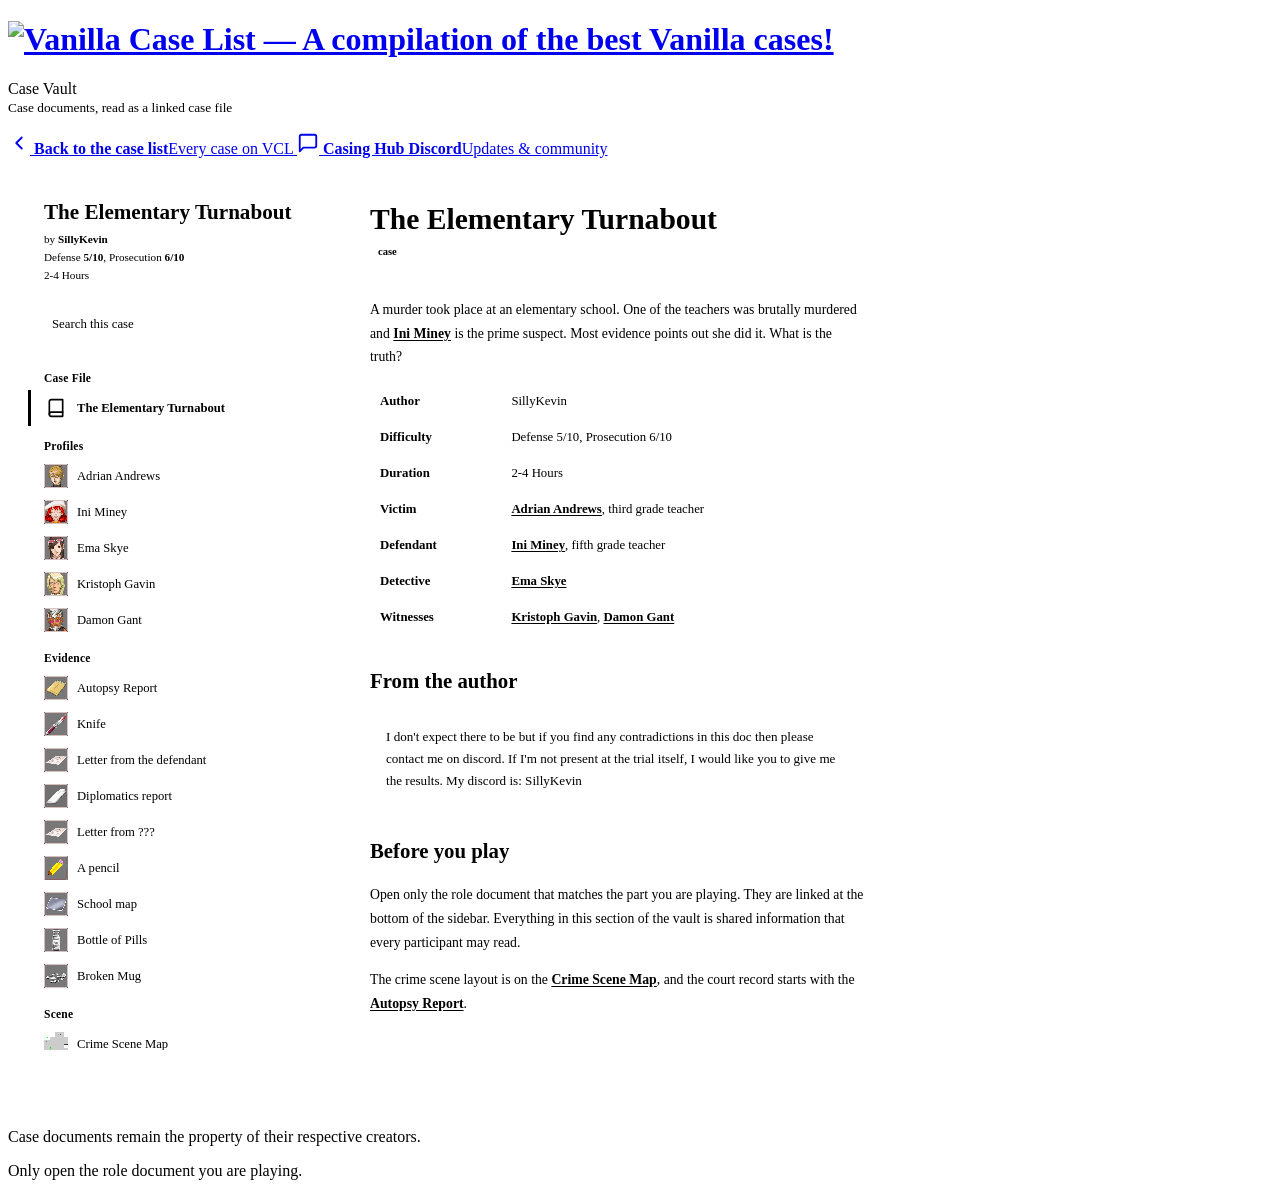
==== vault/index.html @ 3946f948 "Case Vault Mockup Subject to revert" ====
<!DOCTYPE html>
<html lang="en">

<head>
  <meta charset="UTF-8" />
  <meta name="viewport" content="width=device-width, initial-scale=1.0" />
  <title>Case Vault | Vanilla Case List</title>
  <meta name="description" content="Browse Ace Attorney fan case documents as a linked case file. Profiles, evidence and scene notes, cross referenced." />

  <link rel="icon" href="../favicon.ico" sizes="any" />
  <link rel="icon" type="image/png" sizes="32x32" href="../images/favicon-32.png" />
  <link rel="icon" type="image/png" sizes="16x16" href="../images/favicon-16.png" />
  <link rel="apple-touch-icon" sizes="180x180" href="../images/favicon-180.png" />

  <meta property="og:type" content="website" />
  <meta property="og:title" content="Case Vault | Vanilla Case List" />
  <meta property="og:description" content="Browse Ace Attorney fan case documents as a linked case file." />
  <meta property="og:image" content="https://lublurrr.github.io/Vanilla-Case-List/images/vcl-logo.png" />
  <meta property="og:image:alt" content="Vanilla Case List logo" />
  <meta name="theme-color" content="#0a2563" />

  <link rel="stylesheet" href="../styles.css" />
  <link rel="stylesheet" href="vault.css" />
</head>

<body class="vault-page">
  <header class="site-header">
    <div class="header-inner">
      <h1 class="site-title">
        <a href="../index.html"><img class="site-logo" src="../images/vcl-logo.png"
            alt="Vanilla Case List — A compilation of the best Vanilla cases!" /></a>
      </h1>
      <p class="site-credits">
        Case Vault<br>
        <small>Case documents, read as a linked case file</small>
      </p>
    </div>
  </header>

  <nav class="resources-nav" aria-label="Related resources">
    <div class="resources-inner">
      <a class="resource-link" href="../index.html">
        <span class="resource-icon"><svg width="22" height="22" viewBox="0 0 24 24" fill="none" stroke="currentColor"
            stroke-width="2" stroke-linecap="round" stroke-linejoin="round" aria-hidden="true">
            <path d="m15 18-6-6 6-6" />
          </svg></span>
        <span class="resource-text"><strong>Back to the case list</strong><span>Every case on VCL</span></span>
      </a>
      <a class="resource-link" href="https://discord.gg/5VwA7zTpvv" target="_blank" rel="noopener noreferrer">
        <span class="resource-icon"><svg width="22" height="22" viewBox="0 0 24 24" fill="none" stroke="currentColor"
            stroke-width="2" stroke-linecap="round" stroke-linejoin="round" aria-hidden="true">
            <path d="M21 15a2 2 0 0 1-2 2H7l-4 4V5a2 2 0 0 1 2-2h14a2 2 0 0 1 2 2z" />
          </svg></span>
        <span class="resource-text"><strong>Casing Hub Discord</strong><span>Updates &amp; community</span></span>
      </a>
    </div>
  </nav>

  <main class="vault" id="vault">
    <button class="vault-sidebar-toggle" id="sidebar-toggle" type="button" aria-expanded="false"
      aria-controls="vault-sidebar">
      <svg width="20" height="20" viewBox="0 0 24 24" fill="none" stroke="currentColor" stroke-width="2"
        stroke-linecap="round" stroke-linejoin="round" aria-hidden="true">
        <path d="M4 6h16" />
        <path d="M4 12h16" />
        <path d="M4 18h16" />
      </svg>
      <span>Case contents</span>
    </button>

    <aside class="vault-sidebar" id="vault-sidebar" aria-label="Case contents">
      <div class="vault-case-head" id="vault-case-head"></div>
      <div class="vault-search">
        <label class="visually-hidden" for="vault-search-input">Search this case</label>
        <input type="search" id="vault-search-input" placeholder="Search this case" autocomplete="off" />
      </div>
      <nav class="vault-tree" id="vault-tree" aria-label="Notes"></nav>
    </aside>

    <section class="vault-main" id="vault-main" aria-live="polite">
      <div class="note-card">
        <p class="vault-loading">Opening the case file...</p>
      </div>
    </section>
  </main>

  <footer class="site-footer">
    <p>Case documents remain the property of their respective creators.</p>
    <p class="footer-small">Only open the role document you are playing.</p>
  </footer>

  <script src="vault.js"></script>
</body>

</html>
---- vault/vault.css ----
/* ==========================================================================
   Case Vault
   Consumes the tokens defined in ../styles.css :root. No new colours and no
   new typefaces are introduced here.
   ========================================================================== */

.visually-hidden {
  position: absolute;
  width: 1px;
  height: 1px;
  padding: 0;
  margin: -1px;
  overflow: hidden;
  clip: rect(0 0 0 0);
  white-space: nowrap;
  border: 0;
}

.vault {
  max-width: 1240px;
  margin: 0 auto;
  padding: 28px 20px 56px;
  display: grid;
  grid-template-columns: 292px minmax(0, 1fr);
  gap: 24px;
  align-items: start;
}

/* --------------------------------------------------------------------------
   Sidebar
   -------------------------------------------------------------------------- */

.vault-sidebar {
  background: var(--paper);
  border: var(--border-thick);
  box-shadow: var(--shadow-card);
  position: sticky;
  top: 18px;
  max-height: calc(100vh - 36px);
  display: flex;
  flex-direction: column;
  overflow: hidden;
}

.vault-case-head {
  padding: 14px 16px 12px;
  border-bottom: var(--border-medium);
  background: var(--blue-deep);
  color: var(--cream-light);
}

.vault-case-title {
  font-family: var(--font-display);
  font-size: 1.32rem;
  line-height: 1.2;
  margin: 0 0 6px;
  color: var(--cream-light);
}

.vault-case-meta {
  font-family: var(--font-ui);
  font-size: 0.7rem;
  line-height: 1.6;
  margin: 0;
  color: var(--blue-light);
}

.vault-case-meta strong {
  color: var(--gold-light);
  font-weight: 700;
}

.vault-search {
  padding: 12px 14px;
  border-bottom: var(--border-thin);
  background: var(--cream-light);
}

.vault-search input {
  width: 100%;
  font-family: var(--font-ui);
  font-size: 0.8rem;
  padding: 8px 10px;
  color: var(--ink);
  background: var(--paper);
  border: var(--border-medium);
  border-radius: 0;
}

.vault-search input::placeholder {
  color: var(--ink-light);
}

.vault-search input:focus-visible {
  outline: 3px solid var(--gold);
  outline-offset: 1px;
}

.vault-tree {
  overflow-y: auto;
  padding: 10px 0 16px;
  flex: 1 1 auto;
}

.tree-group {
  margin-bottom: 4px;
}

.tree-group-label {
  font-family: var(--font-ui);
  font-size: 0.72rem;
  font-weight: 700;
  letter-spacing: 0.02em;
  color: var(--ink-light);
  padding: 10px 16px 6px;
  margin: 0;
}

.tree-group-note {
  font-family: var(--font-ui);
  font-size: 0.68rem;
  line-height: 1.5;
  color: var(--red-deep);
  background: var(--hard-bg);
  border-left: 3px solid var(--red);
  margin: 0 14px 8px;
  padding: 6px 8px;
}

.tree-item {
  display: flex;
  align-items: center;
  gap: 9px;
  padding: 6px 16px 6px 13px;
  border-left: 3px solid transparent;
  font-family: var(--font-ui);
  font-size: 0.79rem;
  line-height: 1.3;
  color: var(--ink-soft);
  text-decoration: none;
}

.tree-item:hover {
  background: var(--cream);
  color: var(--ink);
}

.tree-item:focus-visible {
  outline: 3px solid var(--gold);
  outline-offset: -3px;
}

.tree-item.is-active {
  background: var(--blue-pale);
  border-left-color: var(--blue);
  color: var(--blue-deep);
  font-weight: 700;
}

.tree-item[hidden] {
  display: none;
}

.tree-icon {
  flex: 0 0 auto;
  width: 24px;
  height: 24px;
  display: grid;
  place-items: center;
  color: var(--ink-light);
}

.tree-icon img {
  width: 24px;
  height: 24px;
  image-rendering: pixelated;
  display: block;
}

.tree-item.is-active .tree-icon {
  color: var(--blue);
}

.tree-item-label {
  flex: 1 1 auto;
  min-width: 0;
}

.tree-external {
  flex: 0 0 auto;
  color: var(--ink-light);
}

.tree-empty {
  font-family: var(--font-ui);
  font-size: 0.75rem;
  color: var(--ink-light);
  padding: 12px 16px;
  margin: 0;
}

/* --------------------------------------------------------------------------
   Note card
   -------------------------------------------------------------------------- */

.note-card {
  background: var(--paper);
  border: var(--border-thick);
  box-shadow: var(--shadow-deep);
  padding: 0 0 26px;
}

.note-head {
  display: flex;
  align-items: center;
  gap: 14px;
  padding: 16px 26px;
  border-bottom: var(--border-medium);
  background: var(--cream-light);
}

.note-portrait {
  flex: 0 0 auto;
  width: 56px;
  height: 56px;
  border: var(--border-medium);
  background: var(--cream-deep);
  padding: 2px;
}

.note-portrait img {
  width: 100%;
  height: 100%;
  object-fit: contain;
  image-rendering: pixelated;
  display: block;
}

.note-heading {
  min-width: 0;
}

.note-title {
  font-family: var(--font-display);
  font-size: 1.85rem;
  line-height: 1.15;
  margin: 0;
  color: var(--ink);
}

.note-tags {
  display: flex;
  flex-wrap: wrap;
  gap: 6px;
  margin-top: 7px;
}

.note-tag {
  font-family: var(--font-ui);
  font-size: 0.66rem;
  font-weight: 700;
  padding: 3px 8px;
  border: var(--border-thin);
  color: var(--ink);
  background: var(--cream-deep);
}

.note-tag[data-type="profile"] {
  background: var(--blue-pale);
  border-color: var(--blue);
  color: var(--blue-deep);
}

.note-tag[data-type="evidence"] {
  background: var(--green-pale);
  border-color: var(--green);
  color: var(--ink);
}

.note-tag[data-type="map"] {
  background: var(--medium-bg);
  border-color: var(--medium-strip);
  color: var(--ink);
}

.note-tag[data-type="case"] {
  background: var(--hard-bg);
  border-color: var(--hard-strip);
  color: var(--red-deep);
}

.note-body {
  padding: 22px 26px 0;
  font-family: var(--font-ui);
  font-size: 0.86rem;
  line-height: 1.72;
  color: var(--ink-soft);
  max-width: 72ch;
}

.note-body h2 {
  font-family: var(--font-display);
  font-size: 1.3rem;
  color: var(--ink);
  margin: 28px 0 10px;
  padding-bottom: 5px;
  border-bottom: var(--border-thin);
}

.note-body h3 {
  font-family: var(--font-display);
  font-size: 1.08rem;
  color: var(--ink);
  margin: 22px 0 8px;
}

.note-body p {
  margin: 0 0 14px;
}

.note-body ul,
.note-body ol {
  margin: 0 0 14px;
  padding-left: 22px;
}

.note-body li {
  margin-bottom: 5px;
}

.note-body hr {
  border: 0;
  border-top: var(--border-thin);
  margin: 22px 0;
}

.note-body blockquote {
  margin: 0 0 16px;
  padding: 12px 16px;
  background: var(--cream-light);
  border: var(--border-thin);
  border-left: 5px solid var(--gold);
  font-family: var(--font-mono);
  font-size: 0.82rem;
  line-height: 1.7;
  color: var(--ink);
}

.note-body blockquote p:last-child {
  margin-bottom: 0;
}

.note-body code {
  font-family: var(--font-mono);
  font-size: 0.82em;
  background: var(--cream);
  padding: 1px 4px;
  border: var(--border-thin);
}

.note-body table {
  width: 100%;
  border-collapse: collapse;
  margin: 0 0 18px;
  font-size: 0.8rem;
}

.note-body th,
.note-body td {
  border: var(--border-thin);
  padding: 7px 10px;
  text-align: left;
  vertical-align: top;
}

.note-body thead th {
  background: var(--blue-deep);
  color: var(--cream-light);
}

.note-body tbody tr:nth-child(odd) td {
  background: var(--cream-light);
}

.note-body figure {
  margin: 0 0 18px;
}

.note-body figure img {
  display: block;
  width: 100%;
  height: auto;
  border: var(--border-medium);
  background: var(--paper);
}

.note-body figcaption {
  font-size: 0.72rem;
  color: var(--ink-light);
  padding-top: 6px;
}

.note-body a {
  color: var(--blue);
  text-decoration: underline;
  text-underline-offset: 2px;
}

.note-body a:hover {
  color: var(--red);
}

.wikilink {
  color: var(--blue-deep);
  font-weight: 700;
  text-decoration: none;
  border-bottom: 2px solid var(--blue-light);
  padding-bottom: 1px;
}

.wikilink:hover {
  color: var(--red-deep);
  border-bottom-color: var(--red);
}

.wikilink:focus-visible {
  outline: 3px solid var(--gold);
  outline-offset: 2px;
}

.wikilink.is-broken {
  color: var(--red-deep);
  border-bottom-style: dotted;
  border-bottom-color: var(--red);
  cursor: help;
}

/* --------------------------------------------------------------------------
   Backlinks
   -------------------------------------------------------------------------- */

.note-backlinks {
  margin: 30px 26px 0;
  padding: 14px 16px;
  background: var(--cream-light);
  border: var(--border-medium);
}

.note-backlinks h2 {
  font-family: var(--font-ui);
  font-size: 0.74rem;
  font-weight: 700;
  color: var(--ink-light);
  margin: 0 0 9px;
}

.backlink-list {
  list-style: none;
  margin: 0;
  padding: 0;
  display: flex;
  flex-wrap: wrap;
  gap: 7px;
}

.backlink-list a {
  display: inline-flex;
  align-items: center;
  gap: 7px;
  font-family: var(--font-ui);
  font-size: 0.76rem;
  color: var(--ink);
  background: var(--paper);
  border: var(--border-thin);
  box-shadow: var(--shadow-soft);
  padding: 5px 9px;
  text-decoration: none;
}

.backlink-list a:hover {
  background: var(--blue-pale);
  border-color: var(--blue);
  color: var(--blue-deep);
}

.backlink-list img {
  width: 18px;
  height: 18px;
  image-rendering: pixelated;
}

/* --------------------------------------------------------------------------
   Case picker and messages
   -------------------------------------------------------------------------- */

.vault-loading,
.vault-error {
  font-family: var(--font-ui);
  font-size: 0.86rem;
  color: var(--ink-soft);
  padding: 26px;
  margin: 0;
}

.vault-error strong {
  display: block;
  font-family: var(--font-display);
  font-size: 1.2rem;
  color: var(--red-deep);
  margin-bottom: 8px;
}

.case-picker {
  padding: 24px 26px;
}

.case-picker h2 {
  font-family: var(--font-display);
  font-size: 1.5rem;
  margin: 0 0 14px;
  color: var(--ink);
}

.case-picker ul {
  list-style: none;
  margin: 0;
  padding: 0;
  display: grid;
  gap: 10px;
}

.case-picker a {
  display: block;
  font-family: var(--font-ui);
  font-size: 0.9rem;
  padding: 12px 14px;
  background: var(--cream-light);
  border: var(--border-medium);
  box-shadow: var(--shadow-soft);
  color: var(--ink);
  text-decoration: none;
}

.case-picker a:hover {
  background: var(--blue-pale);
  border-color: var(--blue);
}

.case-picker span {
  display: block;
  font-size: 0.74rem;
  color: var(--ink-light);
  margin-top: 3px;
}

/* --------------------------------------------------------------------------
   Sidebar toggle, small screens
   -------------------------------------------------------------------------- */

.vault-sidebar-toggle {
  display: none;
  align-items: center;
  gap: 9px;
  width: 100%;
  font-family: var(--font-ui);
  font-size: 0.82rem;
  font-weight: 700;
  color: var(--cream-light);
  background: var(--blue-deep);
  border: var(--border-thick);
  box-shadow: var(--shadow-card);
  padding: 11px 14px;
  cursor: pointer;
}

.vault-sidebar-toggle:focus-visible {
  outline: 3px solid var(--gold);
  outline-offset: 2px;
}

@media (max-width: 780px) {
  .vault {
    grid-template-columns: minmax(0, 1fr);
    padding: 18px 14px 44px;
    gap: 16px;
  }

  .vault-sidebar-toggle {
    display: flex;
  }

  .vault-sidebar {
    position: static;
    max-height: none;
  }

  .vault-sidebar[hidden] {
    display: none;
  }

  .vault-tree {
    overflow-y: visible;
  }

  .note-head {
    padding: 14px 16px;
  }

  .note-title {
    font-size: 1.45rem;
  }

  .note-body {
    padding: 18px 16px 0;
    font-size: 0.84rem;
  }

  .note-backlinks {
    margin: 24px 16px 0;
  }
}

@media (prefers-reduced-motion: reduce) {

  .vault *,
  .vault *::before,
  .vault *::after {
    animation: none !important;
    transition: none !important;
  }
}
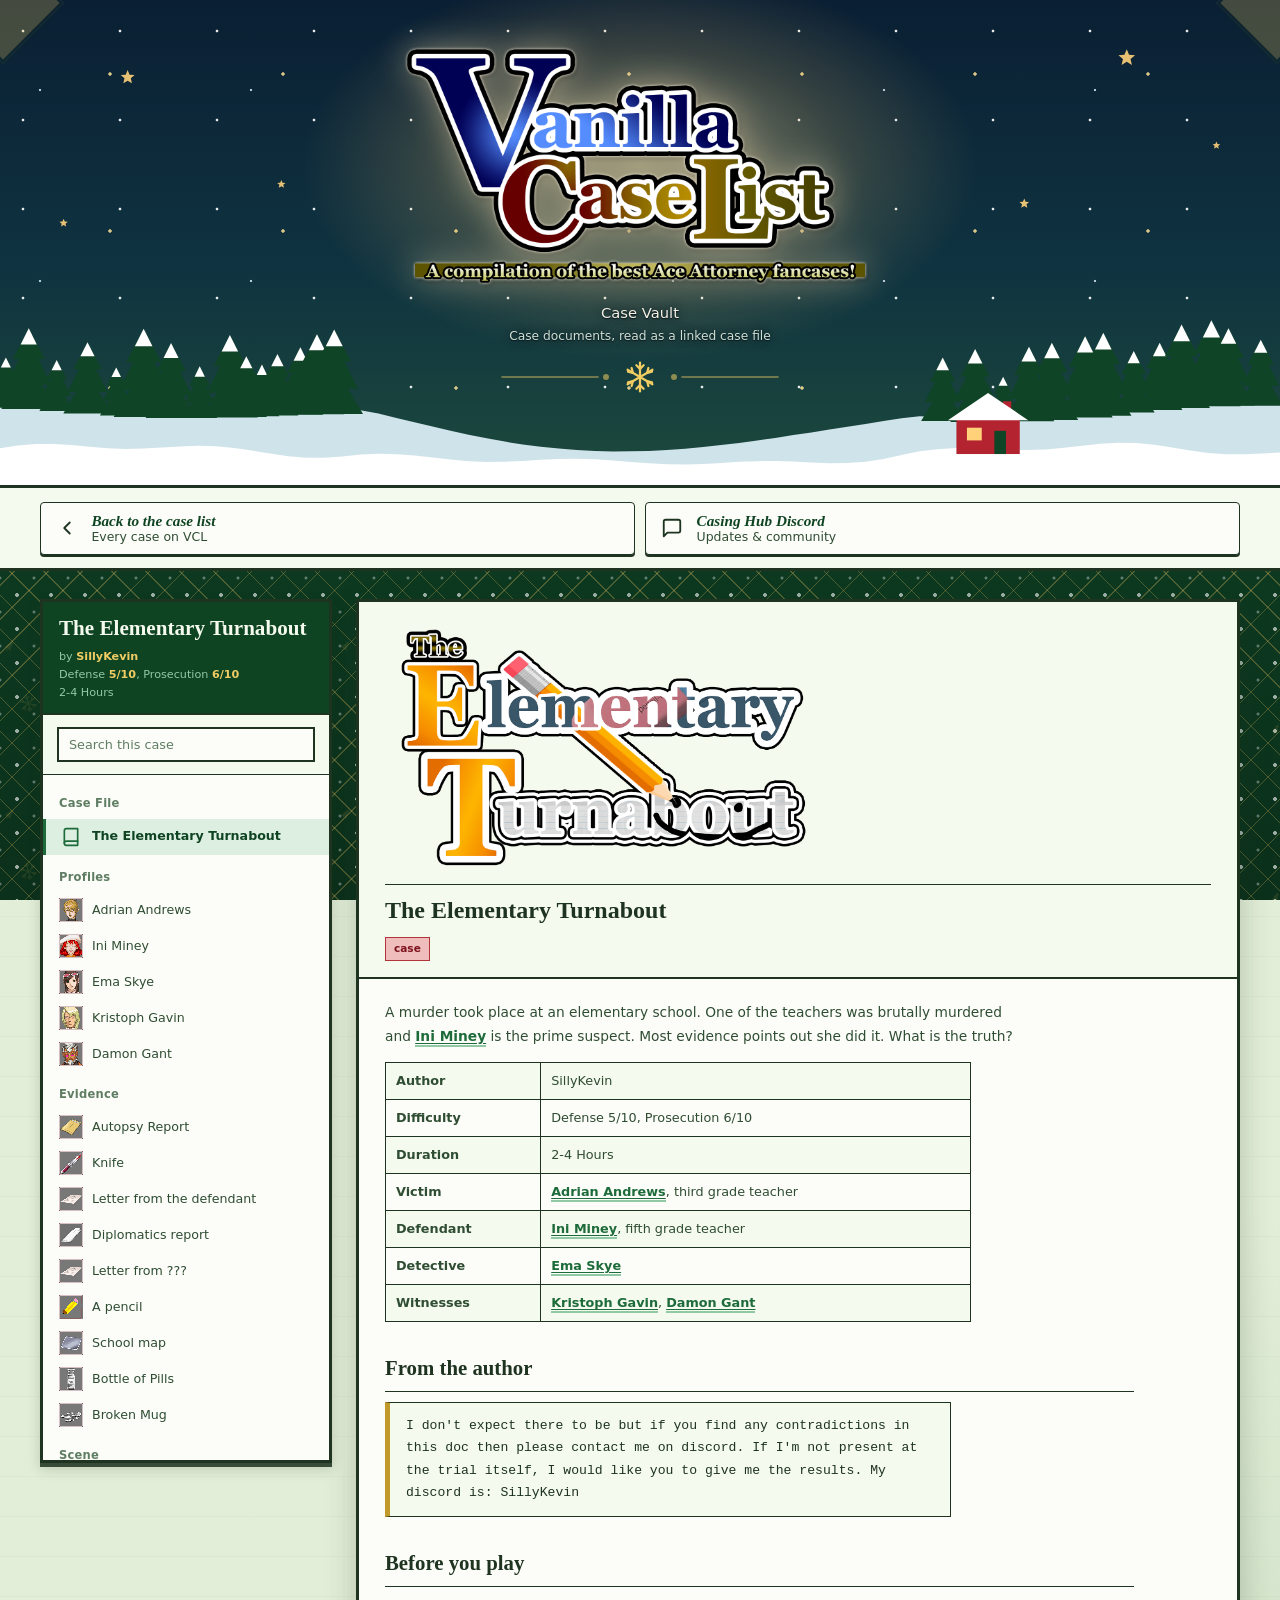
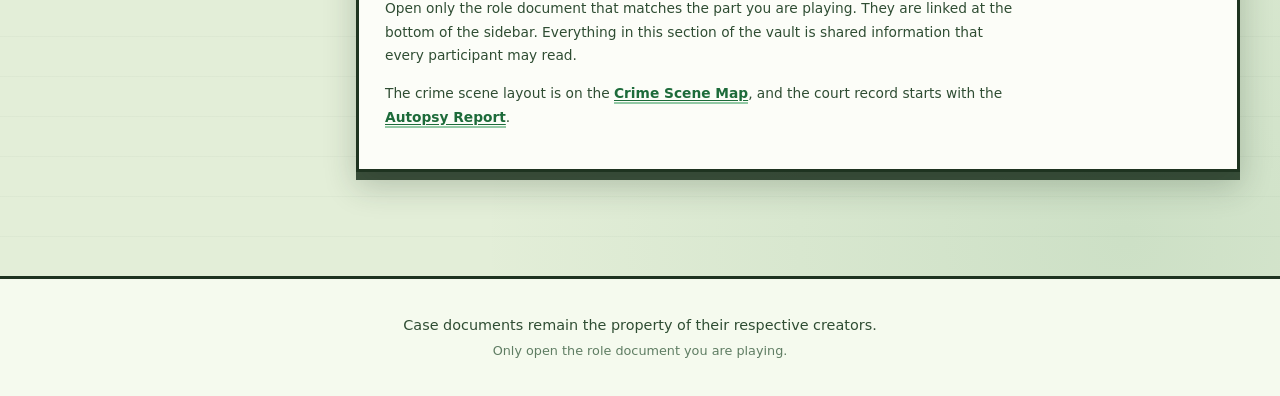
==== commit 6ff512da: "Dress the Case Vault in the seasonal themes The five commits before this one bring axestyra's Case V" ====
--- a/vault/index.html
+++ b/vault/index.html
@@ -15,12 +15,20 @@
   <meta property="og:type" content="website" />
   <meta property="og:title" content="Case Vault | Vanilla Case List" />
   <meta property="og:description" content="Browse Ace Attorney fan case documents as a linked case file." />
-  <meta property="og:image" content="https://lublurrr.github.io/Vanilla-Case-List/images/vcl-logo.png" />
+  <meta property="og:url" content="https://lublurrr.github.io/vanilla-test-list-themes/vault/" />
+  <meta property="og:image" content="https://lublurrr.github.io/vanilla-test-list-themes/images/vcl-logo.png" />
   <meta property="og:image:alt" content="Vanilla Case List logo" />
   <meta name="theme-color" content="#0a2563" />
 
   <link rel="stylesheet" href="../styles.css" />
+  <link rel="stylesheet" href="../themes.css" />
   <link rel="stylesheet" href="vault.css" />
+
+  <!-- Seasonal themes, as on every other page. Not deferred: it sets
+       <html data-theme="..."> before the first paint. The vault's colours all
+       come from the palette tokens, so its panels follow the season too. -->
+  <script src="../themes.js"></script>
+  <script src="../scenes.js" defer></script>
 </head>
 
 <body class="vault-page">
--- a/styles.css
+++ b/styles.css
@@ -0,0 +1,3529 @@
+/* ==========================================================================
+   Vanilla Case List — Ace Attorney inspired styling
+   ========================================================================== */
+
+:root {
+  /* Ace Attorney palette: cream background, courtroom blues, prosecution reds, evidence greens */
+  --cream: #f5e7c4;
+  --cream-light: #fcf2d9;
+  --cream-deep: #e9d29a;
+  --paper: #fffaeb;
+
+  --ink: #2a1f0a;
+  --ink-soft: #4d3c1a;
+  --ink-light: #7a6738;
+
+  --blue: #1d4391;
+  --blue-deep: #0a2563;
+  --blue-light: #82a8e6;
+  --blue-pale: #d6e2f7;
+
+  --gold: #c9962b;
+  --gold-light: #f0c14b;
+
+  --celeste-light: #e9fbfa;
+  --celeste: #cdf1ee;
+  --celeste-deep: #9fdedb;
+  --celeste-text: #0f5a57;
+  --red: #b13438;
+  --red-deep: #7d1a1f;
+  --green: #4f8a3d;
+  --green-light: #b6dca5;
+  --green-pale: #dff0d4;
+
+  --easy: #1d4391;
+  /* blue — defense */
+  --easy-bg: #d6e2f7;
+  --easy-strip: #1d4391;
+  --easy-tile: #b6cef0;
+
+  --medium: #b8860b;
+  /* gold/yellow — deeper amber */
+  --medium-bg: #f5d050;
+  --medium-strip: #a07010;
+  --medium-tile: #f0c830;
+
+  --hard: #b13438;
+  /* red — prosecution */
+  --hard-bg: #f0bdbd;
+  --hard-strip: #b13438;
+  --hard-tile: #e8a8a8;
+
+  --shadow-soft: 0 2px 6px rgba(42, 31, 10, 0.12);
+  --shadow-card: 0 4px 0 rgba(42, 31, 10, 0.85), 0 6px 12px rgba(42, 31, 10, 0.18);
+  --shadow-deep: 0 8px 0 rgba(42, 31, 10, 0.85), 0 14px 30px rgba(42, 31, 10, 0.22);
+
+  --border-thick: 3px solid var(--ink);
+  --border-medium: 2px solid var(--ink);
+  --border-thin: 1px solid var(--ink);
+
+  --font-display: 'Times New Roman', 'Bookman Old Style', Georgia, serif;
+  --font-ui: 'Verdana', 'Geneva', 'DejaVu Sans', sans-serif;
+  --font-mono: 'Courier New', monospace;
+}
+
+* {
+  box-sizing: border-box;
+}
+
+html {
+  scroll-behavior: smooth;
+}
+
+body {
+  margin: 0;
+  font-family: var(--font-ui);
+  font-size: 15px;
+  line-height: 1.5;
+  color: var(--ink);
+  background-color: var(--cream);
+  /* Subtle paper texture */
+  background-image:
+    radial-gradient(circle at 12% 8%, rgba(201, 150, 43, 0.07) 0%, transparent 25%),
+    radial-gradient(circle at 88% 92%, rgba(29, 67, 145, 0.05) 0%, transparent 30%),
+    repeating-linear-gradient(0deg, transparent 0 39px, rgba(42, 31, 10, 0.025) 39px 40px);
+  min-height: 100vh;
+}
+
+/* ==========================================================================
+   Header
+   ========================================================================== */
+
+.site-header {
+  background: linear-gradient(180deg, var(--cream-light) 0%, var(--cream) 100%);
+  border-bottom: var(--border-thick);
+  padding: 2.5rem 1.5rem 2rem;
+  text-align: center;
+  position: relative;
+  overflow: hidden;
+}
+
+.site-header::before,
+.site-header::after {
+  content: '';
+  position: absolute;
+  width: 80px;
+  height: 80px;
+  background-color: var(--gold-light);
+  border: var(--border-thick);
+  transform: rotate(45deg);
+  top: -40px;
+  opacity: 0.25;
+  pointer-events: none;
+}
+
+.site-header::before {
+  left: -40px;
+}
+
+.site-header::after {
+  right: -40px;
+}
+
+.header-inner {
+  max-width: 1200px;
+  margin: 0 auto;
+  position: relative;
+}
+
+.site-title {
+  margin: 0 0 0.5rem;
+  line-height: 0;
+}
+
+.site-logo {
+  display: block;
+  max-width: 100%;
+  width: clamp(280px, 42vw, 500px);
+  height: auto;
+  margin: 0 auto;
+  /* Subtle drop shadow so the logo sits on the cream background nicely */
+  filter: drop-shadow(2px 3px 2px rgba(42, 31, 10, 0.25));
+}
+
+.site-credits {
+  font-size: 0.92rem;
+  color: var(--ink-soft);
+  margin: 0.75rem 0 0;
+  line-height: 1.5;
+}
+
+/* ==========================================================================
+   Independent page hero (archive.html / resources.html)
+   Each of these pages has its own logo slot, separate from the
+   shared Vanilla Case List logo. Drop a file at the src path below
+   and it replaces the styled text fallback automatically.
+   ========================================================================== */
+
+.page-hero-logo-fallback {
+  display: block;
+  font-family: var(--font-display);
+  font-style: italic;
+  font-weight: bold;
+  font-size: clamp(1.9rem, 5.5vw, 3.1rem);
+  line-height: 1.15;
+  margin: 0 auto;
+  max-width: 700px;
+  color: var(--blue-deep);
+  text-shadow: 2px 2px 0 var(--ink);
+}
+
+.page-hero-resources .page-hero-logo-fallback {
+  color: var(--gold);
+  text-shadow: 2px 2px 0 var(--ink);
+}
+
+.page-hero-resources.site-header {
+  background: linear-gradient(180deg, #2a1c10 0%, #1c130b 100%);
+  border-bottom: var(--border-thick);
+}
+
+.page-hero-resources .site-credits {
+  color: var(--cream-deep);
+}
+
+.site-credits small {
+  color: var(--ink-light);
+}
+
+.page-hero-archive.site-header {
+  background: linear-gradient(180deg, var(--celeste-light) 0%, var(--celeste) 100%);
+  border-bottom: var(--border-thick);
+}
+
+.page-hero-archive .site-credits {
+  color: var(--celeste-text);
+  max-width: 760px;
+  margin-left: auto;
+  margin-right: auto;
+}
+
+/* The subtitle points back at the Case List, so the link has to read as one
+   against the celeste header rather than borrowing the site-wide link blue. */
+.page-hero-archive .site-credits a {
+  color: var(--celeste-text);
+  font-weight: 700;
+  text-decoration: underline;
+  text-underline-offset: 2px;
+  /* Keep the site's name in one piece — split over a line break it read as
+     "…use the Vanilla Case / List instead." Held whole it drops to the last
+     line intact. */
+  white-space: nowrap;
+}
+
+.page-hero-archive .site-credits a:hover {
+  color: var(--ink);
+}
+
+/* ==========================================================================
+   Whole-page theming for the standalone library pages.
+   Resource Library carries its header's dark brown down through the rest
+   of the page; Ultimate Archive uses a soft cyan "celeste" throughout.
+   ========================================================================== */
+
+body.page-resources {
+  background: linear-gradient(180deg, #2a1c10 0%, #1c130b 100%);
+}
+
+body.page-resources .resources-nav {
+  background-color: #1c130b;
+  border-bottom: var(--border-thick);
+}
+
+body.page-resources .resource-link {
+  background-color: #33240f;
+  border-color: var(--ink);
+  box-shadow: 0 2px 0 rgba(0, 0, 0, 0.5);
+}
+
+body.page-resources .resource-link:hover {
+  background-color: #3f2c14;
+}
+
+body.page-resources .resource-text strong {
+  color: var(--gold-light);
+}
+
+body.page-resources .resource-text span:not(strong) {
+  color: var(--cream-deep);
+}
+
+body.page-resources .site-footer {
+  background-color: transparent;
+  border-top-color: var(--gold);
+  color: var(--cream-deep);
+}
+
+body.page-resources .site-footer .footer-small {
+  color: var(--cream-deep);
+  opacity: 0.8;
+}
+
+body.page-archive {
+  background: linear-gradient(180deg, var(--celeste-light) 0%, var(--celeste) 100%);
+}
+
+body.page-archive .resources-nav {
+  background-color: var(--celeste);
+  border-bottom: var(--border-thick);
+}
+
+body.page-archive .resource-link {
+  background-color: var(--celeste-light);
+  border-color: var(--ink);
+}
+
+body.page-archive .resource-link:hover {
+  background-color: #fff;
+}
+
+body.page-archive .resource-text strong {
+  color: var(--celeste-text);
+}
+
+body.page-archive .site-footer {
+  background-color: transparent;
+  border-top-color: var(--celeste-deep);
+}
+
+/* Big boxes (panel + entry cards) pick up the celeste theme that
+   surrounds them on the Ultimate Archive page. */
+body.page-archive .lib-page-panel {
+  background-color: var(--celeste-light);
+  background-image: none;
+  border-color: var(--ink);
+}
+
+body.page-archive .lib-entry-card {
+  background-color: #fff;
+  border-color: var(--ink);
+}
+
+body.page-archive .lib-box {
+  background-color: var(--celeste);
+  border-color: var(--ink);
+}
+
+/* The folder tabs follow the page, not the Case List's navy. */
+body.page-archive .lib-box::before {
+  background-color: var(--celeste-text);
+  color: var(--celeste-light);
+  text-shadow: 0 1px 0 rgba(0, 0, 0, 0.35);
+}
+
+body.page-archive .lib-about-text,
+body.page-archive .lib-results-count {
+  color: var(--celeste-text);
+}
+
+body.page-archive .lib-note-banner {
+  background-color: var(--celeste-light);
+  border-color: var(--celeste-deep);
+  border-left-color: var(--celeste-text);
+}
+
+body.page-archive .lib-note-mark,
+body.page-archive .lib-note-label {
+  color: var(--celeste-text);
+}
+
+body.page-archive .lib-note-text {
+  color: var(--ink-soft);
+}
+
+body.page-archive .lib-box .search-wrap:focus-within {
+  background-color: #fff;
+  box-shadow: 0 0 0 3px var(--celeste-deep);
+}
+
+body.page-archive .lib-search-clear {
+  background-color: var(--celeste-text);
+  color: var(--celeste-light);
+}
+
+body.page-archive .lib-search-clear:hover {
+  background-color: var(--red);
+  color: #fff;
+}
+
+body.page-archive .lib-box .search-wrap,
+body.page-archive .lib-box .chip,
+body.page-archive .lib-box .lib-toc-card,
+body.page-archive .lib-box .lib-sort-select,
+body.page-archive .lib-box .reset-btn {
+  background-color: var(--celeste-light);
+}
+
+body.page-archive .lib-box .chip:hover,
+body.page-archive .lib-box .reset-btn:hover {
+  background-color: var(--celeste);
+  color: var(--ink);
+}
+
+body.page-archive .lib-box .chip.is-active {
+  background-color: var(--celeste-text);
+  border-color: var(--celeste-text);
+  color: var(--cream-light);
+}
+
+body.page-archive .lib-box .filter-label,
+body.page-archive .lib-toc-card-name {
+  color: var(--celeste-text);
+}
+
+body.page-archive .lib-results-count strong {
+  color: var(--celeste-text);
+}
+
+/* Resource Library: the panel + entry cards pick up the same warm
+   brown/gold theme used by the header and nav strip. */
+body.page-resources .lib-page-panel {
+  background-color: #2a1c10;
+  background-image: none;
+  border-color: var(--ink);
+}
+
+body.page-resources .lib-panel-desc,
+body.page-resources .lib-results-count,
+body.page-resources .lib-loading-state,
+body.page-resources .lib-error-sub,
+body.page-resources .lib-empty-sub {
+  color: var(--cream-deep);
+}
+
+body.page-resources .lib-search-input {
+  color: var(--cream-light);
+}
+
+body.page-resources .lib-search-clear {
+  background-color: var(--gold);
+  color: var(--ink);
+}
+
+body.page-resources .lib-search-clear:hover {
+  background-color: var(--red);
+  color: #fff;
+}
+
+body.page-resources .lib-toc-legend {
+  background-color: #1c130b;
+  border-top-color: var(--ink);
+  color: var(--cream-deep);
+}
+
+body.page-resources .lib-box {
+  background-color: #33240f;
+  border-color: var(--ink);
+  color: var(--cream-deep);
+}
+
+/* The folder tabs follow the page, not the Case List's navy. */
+body.page-resources .lib-box::before {
+  background-color: #150d05;
+  color: var(--gold-light);
+}
+
+body.page-resources .lib-about-text {
+  color: var(--cream-deep);
+}
+
+/* On the Library the blurb reads like a plate on a bookshelf: a gold-ruled
+   panel over dark leather, with the ornament and section name in gold. */
+body.page-resources .lib-note-banner {
+  background-color: #1c130b;
+  background-image: linear-gradient(160deg, rgba(240, 193, 75, 0.08), transparent 55%);
+  border: 1px solid var(--gold);
+  border-left: 4px solid var(--gold-light);
+  box-shadow: inset 0 0 0 1px rgba(240, 193, 75, 0.18), 0 3px 0 #000;
+}
+
+body.page-resources .lib-note-mark {
+  color: var(--gold-light);
+  background-color: #150d05;
+  box-shadow: 0 0 0 3px rgba(240, 193, 75, 0.12);
+}
+
+body.page-resources .lib-note-label {
+  color: var(--gold-light);
+}
+
+body.page-resources .lib-note-text {
+  color: var(--cream-light);
+}
+
+body.page-resources .lib-box .search-wrap:focus-within {
+  background-color: #150d05;
+  box-shadow: 0 0 0 3px var(--gold);
+}
+
+body.page-resources .lib-box .search-wrap,
+body.page-resources .lib-box .chip,
+body.page-resources .lib-box .lib-toc-card,
+body.page-resources .lib-box .lib-sort-select,
+body.page-resources .lib-box .reset-btn {
+  background-color: #1c130b;
+  color: var(--cream-deep);
+  border-color: var(--ink);
+}
+
+/* Native select chrome ignores the dark palette on some browsers, so on the
+   dark Library page draw the control (and its arrow) ourselves. */
+body.page-resources .lib-box .lib-sort-select {
+  color-scheme: dark;
+  appearance: none;
+  -webkit-appearance: none;
+  background-image: url("data:image/svg+xml;charset=utf-8,%3Csvg xmlns='http://www.w3.org/2000/svg' viewBox='0 0 12 8' fill='none' stroke='%23e9d29a' stroke-width='2' stroke-linecap='round' stroke-linejoin='round'%3E%3Cpath d='M1 1.5 6 6.5 11 1.5'/%3E%3C/svg%3E");
+  background-repeat: no-repeat;
+  background-position: right 0.6rem center;
+  background-size: 0.7rem;
+  padding-right: 1.9rem;
+}
+
+body.page-resources .lib-results-count strong {
+  color: var(--gold-light);
+}
+
+body.page-resources .lib-box .chip:hover,
+body.page-resources .lib-box .lib-toc-card:hover,
+body.page-resources .lib-box .reset-btn:hover {
+  background-color: #3f2c14;
+  color: var(--cream-light);
+}
+
+body.page-resources .lib-box .chip.is-active,
+body.page-resources .lib-box .lib-toc-card.is-active {
+  background-color: #150d05;
+  color: var(--gold-light);
+  border-color: var(--gold);
+}
+
+body.page-resources .lib-box .filter-label,
+body.page-resources .lib-toc-card-name,
+body.page-resources .lib-toc-card.is-active .lib-toc-card-name {
+  color: var(--gold-light);
+}
+
+body.page-resources .lib-toc-card-desc {
+  color: var(--cream-deep);
+}
+
+body.page-resources .lib-toc-card-count {
+  background-color: #2a1c10;
+  color: var(--gold);
+  border-color: var(--gold);
+}
+
+body.page-resources .lib-toc-legend {
+  margin-top: 1rem;
+  border: var(--border-thin);
+  border-radius: 4px;
+}
+
+body.page-resources .lib-entry-card {
+  background-color: #33240f;
+  border-color: var(--ink);
+  box-shadow: 0 3px 0 #000;
+}
+
+body.page-resources .lib-entry-card:hover {
+  background-color: #3f2c14;
+  box-shadow: 0 5px 0 #000;
+}
+
+body.page-resources .lib-entry-title {
+  color: var(--gold-light);
+}
+
+body.page-resources .lib-entry-desc,
+body.page-resources .lib-entry-meta {
+  color: var(--cream-deep);
+}
+
+body.page-resources .lib-entry-category {
+  color: var(--gold-light);
+}
+
+body.page-resources .lib-entry-link {
+  color: var(--gold-light);
+}
+
+body.page-resources .lib-entry-link:hover {
+  color: var(--gold);
+}
+
+body.page-resources .lib-entry-footer {
+  border-top-color: var(--ink-light);
+}
+
+/* Type badges ("tags") on the Library keep the per-tag hues set above and
+   only restate them as darkened, translucent tones that sit naturally on the
+   dark brown cards. Nothing here names a tag, so adding a tag is still a
+   single line up in the hue table. */
+body.page-resources .lib-type-badge {
+  background-color: hsl(var(--tag-h) var(--tag-s) 30% / 0.45);
+  color: hsl(var(--tag-h) var(--tag-s) 78%);
+  border-color: hsl(var(--tag-h) var(--tag-s) 50%);
+}
+
+/* Icons need a lighter tone to stay visible against the dark theme. */
+body.page-resources .search-icon {
+  color: var(--cream-deep);
+}
+
+body.page-resources .lib-search-input::placeholder {
+  color: var(--cream-deep);
+  opacity: 0.65;
+}
+
+body.page-resources .resource-icon {
+  color: var(--gold-light);
+}
+
+/* ==========================================================================
+   Resources nav strip
+   ========================================================================== */
+
+.resources-nav {
+  background-color: var(--cream-light);
+  border-bottom: var(--border-thick);
+  padding: 0.85rem 1rem;
+}
+
+.resources-inner {
+  max-width: 1200px;
+  margin: 0 auto;
+  display: grid;
+  grid-template-columns: repeat(auto-fit, minmax(170px, 1fr));
+  gap: 0.65rem;
+}
+
+.resource-link {
+  display: flex;
+  align-items: center;
+  gap: 0.65rem;
+  background-color: var(--paper);
+  border: var(--border-thin);
+  border-radius: 4px;
+  padding: 0.55rem 0.75rem;
+  text-decoration: none;
+  color: inherit;
+  cursor: pointer;
+  font: inherit;
+  text-align: left;
+  transition: transform 0.1s, box-shadow 0.1s, background-color 0.15s;
+  box-shadow: 0 2px 0 var(--ink);
+}
+
+.resource-link:hover {
+  transform: translateY(-1px);
+  background-color: var(--cream);
+  box-shadow: 0 3px 0 var(--ink);
+}
+
+.resource-link:active {
+  transform: translateY(1px);
+  box-shadow: 0 1px 0 var(--ink);
+}
+
+.resource-icon {
+  font-size: 1.4rem;
+  line-height: 1;
+  flex-shrink: 0;
+  width: 28px;
+  text-align: center;
+}
+
+.resource-icon svg {
+  display: block;
+  margin: 0 auto;
+}
+
+.resource-text {
+  display: flex;
+  flex-direction: column;
+  line-height: 1.2;
+}
+
+.resource-text strong {
+  font-family: var(--font-display);
+  font-style: italic;
+  font-size: 0.95rem;
+  color: var(--blue-deep);
+}
+
+.resource-text span:not(strong) {
+  font-size: 0.78rem;
+  color: var(--ink-soft);
+}
+
+.resource-faq-toggle[aria-expanded="true"] {
+  background-color: var(--ink);
+  color: var(--cream-light);
+}
+
+.resource-faq-toggle[aria-expanded="true"] .resource-text strong {
+  color: var(--gold-light);
+}
+
+.resource-faq-toggle[aria-expanded="true"] .resource-text span:not(strong) {
+  color: var(--cream-deep);
+}
+
+/* ==========================================================================
+   FAQ section
+   ========================================================================== */
+
+.faq-section {
+  background-color: var(--cream-light);
+  border: 2px solid var(--ink);
+  border-radius: 0 8px 8px 8px;
+  padding: 1.5rem;
+  margin-top: 22px;
+  margin-bottom: 2rem;
+  box-shadow: var(--shadow-card);
+  animation: fade-in 0.25s ease;
+  position: relative;
+}
+
+.faq-section[hidden] {
+  display: none;
+}
+
+.faq-section::before {
+  content: "FAQ";
+  position: absolute;
+  top: -22px;
+  left: -2px;
+  width: 110px;
+  height: 24px;
+  background-color: var(--blue-deep);
+  border: 2px solid var(--ink);
+  border-bottom: none;
+  border-radius: 8px 8px 0 0;
+  clip-path: polygon(0 0, calc(100% - 14px) 0, 100% 100%, 0 100%);
+  display: flex;
+  align-items: center;
+  justify-content: center;
+  font-family: var(--font-display);
+  font-style: normal;
+  font-weight: bold;
+  font-size: 0.78rem;
+  letter-spacing: 0.06em;
+  text-transform: uppercase;
+  color: var(--gold-light);
+  text-shadow: 0 1px 0 rgba(0, 0, 0, 0.4);
+  padding: 0 0.7rem 0 0.55rem;
+}
+
+.faq-inner {
+  max-width: 900px;
+  margin: 0 auto;
+}
+
+.faq-intro {
+  text-align: center;
+  font-style: italic;
+  color: var(--ink-soft);
+  margin: 0.25rem 0 1.25rem;
+  font-size: 0.95rem;
+}
+
+.faq-title {
+  font-family: var(--font-display);
+  font-style: italic;
+  font-size: 1.7rem;
+  color: var(--blue-deep);
+  text-align: center;
+  margin: 0 0 1.25rem;
+  text-shadow: 1px 1px 0 var(--gold-light);
+}
+
+.faq-item {
+  border-bottom: 2px solid var(--ink-light);
+  padding: 0.75rem 0;
+}
+
+.faq-item:last-of-type {
+  border-bottom: none;
+}
+
+.faq-item summary {
+  cursor: pointer;
+  font-family: var(--font-display);
+  font-style: italic;
+  font-weight: bold;
+  font-size: 1.05rem;
+  color: var(--blue-deep);
+  padding: 0.4rem 0.65rem 0.4rem 0;
+  list-style: none;
+  position: relative;
+  padding-left: 1.6rem;
+  user-select: none;
+  border-radius: 3px;
+  transition: background-color 0.1s;
+}
+
+.faq-item summary:hover {
+  background-color: var(--cream-light);
+}
+
+.faq-item summary::-webkit-details-marker {
+  display: none;
+}
+
+.faq-item summary::before {
+  content: "";
+  position: absolute;
+  left: 0.45rem;
+  top: 50%;
+  width: 0.7rem;
+  height: 0.7rem;
+  transform: translateY(-50%);
+  background-color: var(--gold);
+  -webkit-mask: url("data:image/svg+xml,%3Csvg%20xmlns='http://www.w3.org/2000/svg'%20viewBox='0%200%2024%2024'%20fill='none'%20stroke='black'%20stroke-width='2.5'%20stroke-linecap='round'%20stroke-linejoin='round'%3E%3Cpath%20d='m9%2018%206-6-6-6'/%3E%3C/svg%3E") center / contain no-repeat;
+  mask: url("data:image/svg+xml,%3Csvg%20xmlns='http://www.w3.org/2000/svg'%20viewBox='0%200%2024%2024'%20fill='none'%20stroke='black'%20stroke-width='2.5'%20stroke-linecap='round'%20stroke-linejoin='round'%3E%3Cpath%20d='m9%2018%206-6-6-6'/%3E%3C/svg%3E") center / contain no-repeat;
+  transition: transform 0.15s;
+}
+
+.faq-item[open] summary::before {
+  transform: translateY(-50%) rotate(90deg);
+}
+
+.faq-item p {
+  margin: 0.55rem 0 0.4rem;
+  padding-left: 1.6rem;
+  font-size: 0.93rem;
+  line-height: 1.55;
+}
+
+.faq-item ul {
+  margin: 0.4rem 0 0.5rem;
+  padding-left: 3rem;
+  font-size: 0.92rem;
+  line-height: 1.55;
+}
+
+.faq-item li {
+  margin: 0.2rem 0;
+}
+
+.faq-item a {
+  color: var(--blue);
+  font-weight: 600;
+}
+
+.faq-item a:hover {
+  color: var(--red-deep);
+}
+
+.faq-footer-note {
+  margin-top: 1rem;
+  text-align: center;
+  font-size: 0.92rem;
+  color: var(--ink-soft);
+  font-style: italic;
+}
+
+/* ==========================================================================
+   Random + Stats Panel — also folder-tabbed
+   ========================================================================== */
+
+main {
+  max-width: 1200px;
+  margin: 0 auto;
+  padding: 2rem 1.25rem;
+}
+
+.random-panel {
+  display: grid;
+  grid-template-columns: 1fr 1.6fr;
+  gap: 1.25rem;
+  margin-bottom: 2rem;
+  padding-top: 22px;
+  /* room for folder tabs above */
+}
+
+.random-card,
+.docket-info-card {
+  background-color: var(--cream-light);
+  border: 2px solid var(--ink);
+  border-radius: 0 8px 8px 8px;
+  padding: 1.25rem 1.5rem;
+  box-shadow: var(--shadow-card);
+  position: relative;
+}
+
+/* Tabs for the panels */
+.random-card::before,
+.docket-info-card::before {
+  content: attr(data-tab-label);
+  position: absolute;
+  top: -22px;
+  left: -2px;
+  width: 150px;
+  height: 24px;
+  background-color: var(--blue-deep);
+  border: 2px solid var(--ink);
+  border-bottom: none;
+  border-radius: 8px 8px 0 0;
+  clip-path: polygon(0 0, calc(100% - 14px) 0, 100% 100%, 0 100%);
+  display: flex;
+  align-items: center;
+  justify-content: center;
+  font-family: var(--font-display);
+  font-style: normal;
+  font-weight: bold;
+  font-size: 0.78rem;
+  letter-spacing: 0.06em;
+  text-transform: uppercase;
+  color: var(--gold-light);
+  text-shadow: 0 1px 0 rgba(0, 0, 0, 0.4);
+  padding: 0 0.7rem 0 0.55rem;
+}
+
+.docket-info-card::before {
+  background-color: var(--ink);
+  width: 130px;
+}
+
+.random-card {
+  background:
+    linear-gradient(135deg, var(--cream-light) 0%, var(--paper) 100%);
+  display: flex;
+  flex-direction: column;
+}
+
+.random-card-body {
+  display: flex;
+  flex-direction: column;
+}
+
+/* Featured Case — sits below the random buttons, fills the otherwise-empty space.
+   Shows the most recently approved case as a clickable card.
+*/
+.featured-case {
+  margin-top: 1.1rem;
+  padding-top: 1.1rem;
+  border-top: 1px dashed var(--ink-light);
+  display: flex;
+  flex-direction: column;
+  gap: 0.65rem;
+}
+
+.featured-label {
+  font-family: var(--font-display);
+  font-style: normal;
+  font-weight: bold;
+  font-size: 0.78rem;
+  letter-spacing: 0.08em;
+  text-transform: uppercase;
+  color: var(--ink-soft);
+  align-self: flex-start;
+}
+
+.featured-card-inner {
+  display: grid;
+  grid-template-columns: 130px 1fr;
+  gap: 0.85rem;
+  align-items: center;
+  background-color: var(--paper);
+  border: 2px solid var(--ink);
+  border-radius: 4px;
+  padding: 0.6rem;
+  text-decoration: none;
+  color: inherit;
+  cursor: pointer;
+  transition: transform 0.12s, box-shadow 0.12s;
+  box-shadow: 0 2px 0 var(--ink);
+}
+
+.featured-card-inner:hover {
+  transform: translate(-1px, -1px);
+  box-shadow: 0 3px 0 var(--ink), 0 4px 8px rgba(42, 31, 10, 0.12);
+}
+
+.featured-card-inner:active {
+  transform: translate(0, 1px);
+  box-shadow: 0 1px 0 var(--ink);
+}
+
+.featured-card-inner:focus-visible {
+  outline: 3px solid var(--gold);
+  outline-offset: 2px;
+}
+
+.featured-image {
+  width: 100%;
+  aspect-ratio: 16 / 9;
+  object-fit: contain;
+  background-color: var(--cream);
+  border: 1px solid var(--ink);
+  border-radius: 3px;
+  padding: 0.25rem;
+}
+
+.featured-card-inner[data-difficulty="easy"] .featured-image {
+  background-color: var(--easy-bg);
+}
+
+.featured-card-inner[data-difficulty="medium"] .featured-image {
+  background-color: var(--medium-bg);
+}
+
+.featured-card-inner[data-difficulty="hard"] .featured-image {
+  background-color: var(--hard-bg);
+}
+
+.featured-text {
+  display: flex;
+  flex-direction: column;
+  gap: 0.15rem;
+  min-width: 0;
+}
+
+.featured-title {
+  font-family: var(--font-display);
+  font-style: normal;
+  font-weight: bold;
+  font-size: 1.05rem;
+  color: var(--blue-deep);
+  line-height: 1.2;
+  margin: 0;
+}
+
+.featured-creator {
+  font-size: 0.82rem;
+  color: var(--ink-soft);
+}
+
+.featured-creator::before {
+  content: 'by ';
+  color: var(--ink-light);
+  font-style: normal;
+}
+
+.featured-meta {
+  display: flex;
+  gap: 0.3rem;
+  flex-wrap: wrap;
+  margin-top: 0.3rem;
+}
+
+/* Docket-info card: last updated, scheduled, count, what's new */
+.docket-info-card {
+  display: flex;
+  flex-direction: column;
+  gap: 0.85rem;
+}
+
+.docket-rows {
+  display: flex;
+  flex-direction: column;
+  gap: 0.35rem;
+}
+
+.docket-row {
+  display: flex;
+  justify-content: space-between;
+  align-items: baseline;
+  gap: 0.6rem;
+  padding: 0.18rem 0;
+  border-bottom: 1px dashed var(--cream-deep);
+}
+
+.docket-row:last-child {
+  border-bottom: none;
+}
+
+.docket-label {
+  font-family: var(--font-display);
+  font-style: normal;
+  font-weight: bold;
+  font-size: 0.9rem;
+  color: var(--ink-soft);
+}
+
+.docket-value {
+  font-family: var(--font-display);
+  font-style: normal;
+  font-weight: bold;
+  font-size: 0.9rem;
+  color: var(--blue-deep);
+}
+
+/* Shown when the scheduled update date is not yet determined
+   (site_info.json: scheduled_update / scheduled_update_label = "undetermined") */
+.docket-value.is-undetermined {
+  font-style: italic;
+  font-weight: normal;
+  opacity: 0.85;
+}
+
+.docket-subhead {
+  margin: 0 0 0.4rem;
+  font-family: var(--font-display);
+  font-style: normal;
+  font-weight: bold;
+  font-size: 1.0rem;
+  color: var(--ink);
+  border-bottom: 1px dashed var(--cream-deep);
+  padding-bottom: 0.25rem;
+}
+
+.whats-new-list {
+  margin: 0;
+  padding-left: 1.1rem;
+  font-size: 0.88rem;
+  line-height: 1.5;
+  color: var(--ink);
+}
+
+.whats-new-list li {
+  margin: 0.15rem 0;
+}
+
+.whats-new-list a {
+  color: var(--blue);
+  text-decoration: none;
+  font-weight: 600;
+}
+
+.whats-new-list a:hover {
+  color: var(--red-deep);
+  text-decoration: underline;
+}
+
+.whats-new-list .diff-badge {
+  display: inline-block;
+  width: 1.5em;
+  box-sizing: border-box;
+  text-align: center;
+  font-size: 0.7rem;
+  font-weight: 700;
+  text-transform: uppercase;
+  letter-spacing: 0;
+  padding: 0;
+  margin-left: 0.3rem;
+  border-radius: 3px;
+  vertical-align: 0.05em;
+}
+
+.whats-new-list .diff-badge.diff-easy {
+  background: var(--easy);
+  color: white;
+}
+
+.whats-new-list .diff-badge.diff-medium {
+  background: var(--medium);
+  color: white;
+}
+
+.whats-new-list .diff-badge.diff-hard {
+  background: var(--hard);
+  color: white;
+}
+
+/* Stats strip — small horizontal pills under the main panels */
+.stats-strip {
+  display: flex;
+  gap: 0.6rem;
+  margin-bottom: 2.5rem;
+  flex-wrap: wrap;
+}
+
+.stat-pill {
+  flex: 1 1 110px;
+  background-color: var(--paper);
+  border: 2px solid var(--ink);
+  border-radius: 4px;
+  padding: 0.5rem 0.85rem;
+  display: flex;
+  align-items: center;
+  justify-content: space-between;
+  gap: 0.5rem;
+  box-shadow: 0 2px 0 var(--ink);
+}
+
+.stat-pill .stat-num {
+  font-family: var(--font-display);
+  font-style: normal;
+  font-weight: bold;
+  font-size: 1.4rem;
+  color: var(--ink);
+}
+
+.stat-pill .stat-label {
+  font-size: 0.78rem;
+  text-transform: uppercase;
+  letter-spacing: 0.06em;
+  color: var(--ink-soft);
+  font-weight: 600;
+}
+
+.stat-pill.stat-easy {
+  background-color: var(--easy-bg);
+}
+
+.stat-pill.stat-medium {
+  background-color: var(--medium-bg);
+}
+
+.stat-pill.stat-hard {
+  background-color: var(--hard-bg);
+}
+
+.stat-pill.stat-total {
+  background-color: var(--cream);
+}
+
+.random-card h2 {
+  font-family: var(--font-display);
+  font-style: normal;
+  font-size: 1.3rem;
+  margin: 0 0 0.25rem;
+  color: var(--blue-deep);
+  text-shadow: 1px 1px 0 var(--gold-light);
+}
+
+.random-sub {
+  margin: 0 0 1rem;
+  font-size: 0.88rem;
+  color: var(--ink-soft);
+  font-style: italic;
+}
+
+.random-buttons {
+  display: grid;
+  grid-template-columns: repeat(4, 1fr);
+  gap: 0.5rem;
+}
+
+.btn-random {
+  font-family: var(--font-ui);
+  font-weight: 600;
+  font-style: normal;
+  font-size: 0.8rem;
+  padding: 0.7rem 0.5rem;
+  border: var(--border-medium);
+  background-color: var(--paper);
+  color: var(--ink);
+  cursor: pointer;
+  border-radius: 3px;
+  transition: transform 0.08s ease, box-shadow 0.08s ease, background-color 0.15s ease;
+  box-shadow: 0 3px 0 var(--ink);
+  text-transform: uppercase;
+  letter-spacing: 0.04em;
+}
+
+.btn-random:hover {
+  transform: translateY(1px);
+  box-shadow: 0 2px 0 var(--ink);
+}
+
+.btn-random:active {
+  transform: translateY(3px);
+  box-shadow: 0 0 0 var(--ink);
+}
+
+.btn-random.btn-any {
+  background-color: var(--cream);
+}
+
+.btn-random.btn-easy {
+  background-color: var(--easy-bg);
+}
+
+.btn-random.btn-medium {
+  background-color: var(--medium-bg);
+}
+
+.btn-random.btn-hard {
+  background-color: var(--hard-bg);
+}
+
+/* ==========================================================================
+   Toolbar / Filters — folder style
+   ========================================================================== */
+
+.toolbar {
+  background-color: var(--cream-light);
+  border: 2px solid var(--ink);
+  border-radius: 0 8px 8px 8px;
+  padding: 1rem 1.25rem;
+  margin-bottom: 1.5rem;
+  margin-top: 22px;
+  box-shadow: var(--shadow-card);
+  position: relative;
+}
+
+.toolbar::before {
+  content: "Filters";
+  position: absolute;
+  top: -22px;
+  left: -2px;
+  width: 130px;
+  height: 24px;
+  background-color: var(--blue-deep);
+  border: 2px solid var(--ink);
+  border-bottom: none;
+  border-radius: 8px 8px 0 0;
+  clip-path: polygon(0 0, calc(100% - 14px) 0, 100% 100%, 0 100%);
+  display: flex;
+  align-items: center;
+  justify-content: center;
+  font-family: var(--font-display);
+  font-style: normal;
+  font-weight: bold;
+  font-size: 0.78rem;
+  letter-spacing: 0.06em;
+  text-transform: uppercase;
+  color: var(--gold-light);
+  text-shadow: 0 1px 0 rgba(0, 0, 0, 0.4);
+  padding: 0 0.7rem 0 0.55rem;
+}
+
+.toolbar-row {
+  display: flex;
+  flex-wrap: wrap;
+  gap: 0.75rem 1.5rem;
+  align-items: center;
+}
+
+.toolbar-row+.toolbar-row {
+  margin-top: 0.85rem;
+}
+
+.search-wrap {
+  flex: 1;
+  min-width: 0;
+  display: flex;
+  align-items: center;
+  gap: 0.6rem;
+  background-color: var(--cream);
+  border: var(--border-medium);
+  border-radius: 3px;
+  padding: 0.55rem 0.85rem;
+  position: relative;
+  transition: box-shadow 0.15s, background-color 0.15s;
+}
+
+.search-wrap:focus-within {
+  background-color: var(--paper);
+  box-shadow: 0 0 0 3px var(--gold-light);
+}
+
+.search-icon {
+  color: var(--ink-light);
+  flex-shrink: 0;
+}
+
+#search {
+  flex: 1;
+  border: none;
+  background: transparent;
+  font-family: var(--font-ui);
+  font-size: 1rem;
+  color: var(--ink);
+  outline: none;
+  min-width: 0;
+  /* width: 0 rather than just min-width: 0. A text input carries a
+     browser-default intrinsic width (~204px from the implied size=20), and
+     that width feeds the search label's min-content — which on a 320px phone
+     made the label wider than the toolbar holding it and scrolled the whole
+     page sideways. Zeroing it lets flex: 1 hand the input whatever room the
+     row actually has. */
+  width: 0;
+}
+
+#search::-webkit-search-decoration,
+#search::-webkit-search-cancel-button,
+#search::-webkit-search-results-button,
+#search::-webkit-search-results-decoration {
+  -webkit-appearance: none;
+  appearance: none;
+}
+
+#search::placeholder {
+  color: var(--ink-light);
+  font-style: italic;
+}
+
+.search-clear {
+  background: var(--ink-light);
+  color: var(--paper);
+  border: none;
+  border-radius: 50%;
+  width: 22px;
+  height: 22px;
+  font-size: 1.1rem;
+  line-height: 1;
+  cursor: pointer;
+  padding: 0;
+  display: grid;
+  place-items: center;
+}
+
+.search-clear:hover {
+  background-color: var(--red);
+}
+
+.filter-group {
+  display: flex;
+  align-items: center;
+  gap: 0.5rem;
+  flex-wrap: wrap;
+}
+
+.filter-label {
+  font-family: var(--font-display);
+  font-style: normal;
+  font-weight: bold;
+  font-size: 0.92rem;
+  color: var(--blue-deep);
+  letter-spacing: 0.02em;
+}
+
+.chips {
+  display: flex;
+  gap: 0.3rem;
+  flex-wrap: wrap;
+}
+
+.chip {
+  font-family: var(--font-ui);
+  font-size: 0.85rem;
+  font-weight: 600;
+  padding: 0.32rem 0.75rem;
+  border: var(--border-thin);
+  background-color: var(--cream);
+  color: var(--ink-soft);
+  border-radius: 999px;
+  cursor: pointer;
+  transition: all 0.12s ease;
+  white-space: nowrap;
+}
+
+.chip:hover {
+  background-color: var(--cream-deep);
+  color: var(--ink);
+}
+
+.chip.is-active {
+  background-color: var(--ink);
+  color: var(--cream-light);
+  border-color: var(--ink);
+}
+
+.chip.chip-easy.is-active {
+  background-color: var(--easy);
+  border-color: var(--easy);
+}
+
+.chip.chip-medium.is-active {
+  background-color: var(--medium);
+  border-color: var(--medium);
+}
+
+.chip.chip-hard.is-active {
+  background-color: var(--hard);
+  border-color: var(--hard);
+}
+
+.chip.chip-length-short.is-active {
+  background-color: #a2c4c9;
+  color: var(--ink);
+  border-color: #7aaab1;
+}
+
+.chip.chip-length-moderate.is-active {
+  background-color: #f9cb9c;
+  color: var(--ink);
+  border-color: #e8a96a;
+}
+
+.chip.chip-length-long.is-active {
+  background-color: #d5a6bd;
+  color: var(--ink);
+  border-color: #b87aa0;
+}
+
+.chip.chip-tag-new.is-active {
+  background-color: var(--ink);
+  color: var(--gold-light);
+  border-color: var(--gold);
+}
+
+.chip.chip-tag-tutorial.is-active {
+  background-color: var(--blue-light);
+  color: var(--ink);
+  border-color: var(--blue);
+}
+
+.chip.chip-tag-custom.is-active {
+  background-color: var(--green-pale);
+  color: var(--green);
+  border-color: var(--green);
+}
+
+/* ==========================================================================
+   NSFW toggle — dedicated control so the polarity is unambiguous.
+   ========================================================================== */
+
+.toolbar-nsfw {
+  margin-top: 0.85rem;
+  padding-top: 0.85rem;
+  border-top: 1px dashed var(--ink-light);
+}
+
+.nsfw-toggle {
+  display: flex;
+  align-items: center;
+  gap: 0.85rem;
+  cursor: pointer;
+  user-select: none;
+  padding: 0.3rem 0.5rem;
+  border-radius: 4px;
+  transition: background-color 0.12s;
+}
+
+.nsfw-toggle:hover {
+  background-color: var(--cream);
+}
+
+.nsfw-toggle input {
+  position: absolute;
+  width: 1px;
+  height: 1px;
+  opacity: 0;
+  pointer-events: none;
+}
+
+.nsfw-toggle-track {
+  position: relative;
+  flex-shrink: 0;
+  width: 44px;
+  height: 24px;
+  background-color: var(--ink-light);
+  border-radius: 12px;
+  border: 2px solid var(--ink);
+  transition: background-color 0.18s;
+}
+
+.nsfw-toggle-thumb {
+  position: absolute;
+  top: 1px;
+  left: 1px;
+  width: 18px;
+  height: 18px;
+  background-color: var(--cream-light);
+  border-radius: 50%;
+  border: 1px solid var(--ink);
+  transition: transform 0.18s ease, background-color 0.18s;
+}
+
+.nsfw-toggle input:checked~.nsfw-toggle-track {
+  background-color: var(--easy);
+  /* blue when "hide nsfw" is on (safe state) */
+}
+
+.nsfw-toggle input:checked~.nsfw-toggle-track .nsfw-toggle-thumb {
+  transform: translateX(20px);
+}
+
+.nsfw-toggle input:focus-visible~.nsfw-toggle-track {
+  box-shadow: 0 0 0 3px var(--gold);
+}
+
+.nsfw-toggle-text {
+  display: flex;
+  flex-direction: column;
+  line-height: 1.3;
+}
+
+.nsfw-toggle-text strong {
+  font-family: var(--font-display);
+  font-style: italic;
+  font-size: 0.95rem;
+  color: var(--ink);
+}
+
+.nsfw-toggle-hint {
+  font-size: 0.78rem;
+  color: var(--ink-soft);
+  font-style: italic;
+}
+
+.filter-sort select {
+  font-family: var(--font-ui);
+  font-size: 0.92rem;
+  padding: 0.4rem 0.75rem;
+  border: var(--border-thin);
+  background-color: var(--cream);
+  color: var(--ink);
+  border-radius: 3px;
+  cursor: pointer;
+}
+
+/* View toggle (Grid / List) */
+.view-toggle {
+  display: inline-flex;
+  border: var(--border-thin);
+  border-radius: 3px;
+  overflow: hidden;
+  background-color: var(--cream);
+}
+
+.view-btn {
+  display: inline-flex;
+  align-items: center;
+  gap: 0.35rem;
+  border: none;
+  background: transparent;
+  padding: 0.4rem 0.75rem;
+  font-family: var(--font-ui);
+  font-size: 0.85rem;
+  font-weight: 600;
+  color: var(--ink-soft);
+  cursor: pointer;
+  border-right: var(--border-thin);
+  transition: background-color 0.12s, color 0.12s;
+}
+
+.view-btn:last-child {
+  border-right: none;
+}
+
+.view-btn:hover {
+  background-color: var(--cream-deep);
+  color: var(--ink);
+}
+
+.view-btn.is-active {
+  background-color: var(--ink);
+  color: var(--cream-light);
+}
+
+.view-btn svg {
+  flex-shrink: 0;
+}
+
+.reset-btn {
+  margin-left: auto;
+  font-family: var(--font-ui);
+  font-size: 0.85rem;
+  font-weight: 600;
+  padding: 0.4rem 0.85rem;
+  background-color: var(--paper);
+  color: var(--ink);
+  border: var(--border-thin);
+  border-radius: 3px;
+  cursor: pointer;
+}
+
+.reset-btn:hover {
+  background-color: var(--cream-deep);
+}
+
+.results-count {
+  font-style: normal;
+  font-size: 0.9rem;
+  color: var(--ink-soft);
+  margin-top: 0.85rem;
+  padding-top: 0.65rem;
+  border-top: 1px dashed var(--ink-light);
+}
+
+.results-count strong {
+  color: var(--ink);
+  font-style: normal;
+}
+
+/* ==========================================================================
+   Cases Grid — manilla folder style cards
+   ==========================================================================
+   Each card looks like a tabbed file folder. The difficulty-colored "tab"
+   sits on top-left of the card, and the body is the manilla folder paper.
+*/
+
+.cases-section {
+  position: relative;
+}
+
+.cases-grid {
+  display: grid;
+  grid-template-columns: repeat(auto-fill, minmax(280px, 1fr));
+  gap: 2.5rem 1.5rem;
+  /* Extra top space so the tabs aren't clipped by the previous element */
+  padding-top: 22px;
+}
+
+/* List view — single column, horizontal card layout that resembles the original doc rows */
+.cases-grid.view-list {
+  grid-template-columns: 1fr;
+  gap: 2.25rem 0;
+  /* extra vertical room so the tab on each row doesn't overlap */
+}
+
+.cases-grid.view-list .case-card {
+  flex-direction: row;
+  align-items: stretch;
+}
+
+.cases-grid.view-list .card-image-wrap {
+  flex-shrink: 0;
+  width: 220px;
+  aspect-ratio: auto;
+  height: auto;
+  min-height: 124px;
+  border-bottom: none;
+  border-right: 2px solid var(--ink);
+  border-radius: 0 0 0 6px;
+}
+
+.cases-grid.view-list .card-body {
+  flex: 1;
+  border-radius: 0 6px 6px 0;
+  padding: 1rem 1.25rem;
+}
+
+.cases-grid.view-list .card-title {
+  font-size: 1.3rem;
+}
+
+@media (max-width: 640px) {
+
+  /* On narrow screens, list mode falls back to vertical to stay readable */
+  .cases-grid.view-list .case-card {
+    flex-direction: column;
+  }
+
+  .cases-grid.view-list .card-image-wrap {
+    width: 100%;
+    aspect-ratio: 16 / 9;
+    border-right: none;
+    border-bottom: 2px solid var(--ink);
+    border-radius: 0 6px 0 0;
+  }
+
+  .cases-grid.view-list .card-body {
+    border-radius: 0 0 6px 6px;
+  }
+}
+
+.case-card {
+  display: flex;
+  flex-direction: column;
+  background-color: var(--cream-light);
+  /* Folder body: square top-left where the tab attaches, rounded elsewhere */
+  border: 2px solid var(--ink);
+  border-radius: 0 8px 8px 8px;
+  overflow: visible;
+  /* let the tab stick up */
+  text-decoration: none;
+  color: inherit;
+  transition: transform 0.15s ease, box-shadow 0.15s ease;
+  box-shadow:
+    /* Subtle inner highlight along top edge */
+    inset 0 1px 0 rgba(255, 250, 235, 0.4),
+    /* The "depth" shadow under the folder */
+    var(--shadow-card);
+  position: relative;
+}
+
+/* The folder tab — a small shape sticking up from the top-left of the card */
+.card-difficulty-strip {
+  position: absolute;
+  top: -22px;
+  left: -2px;
+  width: 130px;
+  height: 24px;
+  background-color: var(--ink-light);
+  border-top: 2px solid var(--ink);
+  border-left: 2px solid var(--ink);
+  border-right: 2px solid var(--ink);
+  border-bottom: none;
+  border-radius: 0 8px 0 0;
+  /* was 8px 8px 0 0 — flat top-left, rounded top-right only */
+  display: flex;
+  align-items: center;
+  justify-content: center;
+  font-family: var(--font-display);
+  font-style: normal;
+  font-weight: bold;
+  font-size: 0.75rem;
+  letter-spacing: 0.06em;
+  text-transform: uppercase;
+  color: var(--cream-light);
+  text-shadow: 0 1px 0 rgba(0, 0, 0, 0.35);
+  padding: 0 0.7rem 0 0.55rem;
+}
+
+/* Inject the difficulty label into the tab via data-attribute */
+.card-difficulty-strip::before {
+  content: attr(data-label);
+}
+
+.case-card[data-difficulty="easy"] .card-difficulty-strip {
+  background-color: #0a2563;
+  color: var(--cream-light);
+  text-shadow: 0 1px 0 rgba(0, 0, 0, 0.35);
+  border-color: var(--ink);
+}
+
+.case-card[data-difficulty="medium"] .card-difficulty-strip {
+  background-color: #a07010;
+  color: var(--cream-light);
+  text-shadow: 0 1px 0 rgba(0, 0, 0, 0.35);
+  border-color: var(--ink);
+}
+
+.case-card[data-difficulty="hard"] .card-difficulty-strip {
+  background-color: #7d1a1f;
+  color: var(--cream-light);
+  text-shadow: 0 1px 0 rgba(0, 0, 0, 0.35);
+  border-color: var(--ink);
+}
+
+.case-card:hover {
+  transform: translate(-2px, -3px);
+  box-shadow: var(--shadow-deep);
+}
+
+.case-card:active {
+  transform: translate(0, 1px);
+  box-shadow: 0 2px 0 var(--ink), 0 4px 8px rgba(42, 31, 10, 0.15);
+}
+
+.case-card.card-openable {
+  cursor: pointer;
+}
+
+.case-card.card-openable:focus-visible {
+  outline: 3px solid var(--gold);
+  outline-offset: 2px;
+}
+
+.case-card.card-clickable {
+  cursor: pointer;
+}
+
+.case-card.card-clickable:focus-visible {
+  outline: 3px solid var(--gold);
+  outline-offset: 2px;
+}
+
+.card-image-wrap {
+  background-color: var(--paper);
+  border-bottom: 2px solid var(--ink);
+  /* Top corners square to keep the folder shape clean */
+  border-radius: 0 6px 0 0;
+  aspect-ratio: 16 / 9;
+  display: grid;
+  place-items: center;
+  overflow: hidden;
+  position: relative;
+  margin-top: 0;
+}
+
+.case-card[data-difficulty="easy"] .card-image-wrap {
+  background-color: var(--easy-bg);
+}
+
+.case-card[data-difficulty="medium"] .card-image-wrap {
+  background-color: var(--medium-bg);
+}
+
+.case-card[data-difficulty="hard"] .card-image-wrap {
+  background-color: var(--hard-bg);
+}
+
+.card-image {
+  width: 100%;
+  height: 100%;
+  object-fit: contain;
+  padding: 0.5rem;
+  display: block;
+}
+
+/* Grid cards are uniform and compact — fixed structure, no description.
+   Clicking opens the detail modal. */
+.card-body {
+  padding: 0.85rem 1rem 1rem;
+  display: flex;
+  flex-direction: column;
+  flex: 1;
+  gap: 0.5rem;
+  background-color: var(--cream-light);
+  border-radius: 0 0 6px 6px;
+}
+
+.card-headline-text {
+  min-width: 0;
+}
+
+.card-title {
+  font-family: var(--font-display);
+  font-style: normal;
+  font-weight: bold;
+  font-size: 1.15rem;
+  margin: 0;
+  color: var(--blue-deep);
+  line-height: 1.2;
+}
+
+.card-creator {
+  font-size: 0.85rem;
+  color: var(--ink-soft);
+  margin: 0.1rem 0 0;
+}
+
+.card-creator::before {
+  content: 'by ';
+  color: var(--ink-light);
+  font-style: normal;
+}
+
+/* "Open Case Document" button — used inside the detail modal */
+.card-open-btn {
+  display: inline-block;
+  margin-top: 0.9rem;
+  font-family: var(--font-display);
+  font-style: normal;
+  font-weight: bold;
+  font-size: 0.95rem;
+  padding: 0.55rem 1.15rem;
+  background-color: var(--blue);
+  color: var(--cream-light);
+  border: 2px solid var(--ink);
+  border-radius: 3px;
+  text-decoration: none;
+  box-shadow: 0 3px 0 var(--ink);
+  transition: transform 0.08s, box-shadow 0.08s, background-color 0.15s;
+  letter-spacing: 0.01em;
+}
+
+.card-open-btn:hover {
+  background-color: var(--blue-deep);
+  transform: translateY(1px);
+  box-shadow: 0 2px 0 var(--ink);
+}
+
+.card-open-btn:active {
+  transform: translateY(3px);
+  box-shadow: 0 0 0 var(--ink);
+}
+
+.card-open-btn-disabled {
+  background-color: var(--cream-deep);
+  color: var(--ink-light);
+  cursor: default;
+  box-shadow: 0 3px 0 var(--ink-light);
+  font-style: normal;
+  font-weight: normal;
+}
+
+.card-open-btn-disabled:hover {
+  background-color: var(--cream-deep);
+  transform: none;
+  box-shadow: 0 3px 0 var(--ink-light);
+}
+
+.card-meta {
+  display: flex;
+  flex-wrap: wrap;
+  align-items: center;
+  gap: 0.4rem;
+  padding-top: 0.5rem;
+  border-top: 1px dashed var(--ink-light);
+  margin-top: 0.2rem;
+}
+
+.card-meta-item {
+  font-size: 0.72rem;
+  text-transform: uppercase;
+  letter-spacing: 0.08em;
+  font-weight: 700;
+  padding: 0.18rem 0.5rem;
+  border-radius: 3px;
+  border: var(--border-thin);
+  background-color: var(--cream);
+  color: var(--ink-soft);
+}
+
+.card-meta-item.diff-easy {
+  background-color: var(--easy);
+  color: white;
+  border-color: transparent;
+}
+
+.card-meta-item.diff-medium {
+  background-color: var(--medium);
+  color: var(--ink);
+  border-color: transparent;
+}
+
+.card-meta-item.diff-hard {
+  background-color: var(--hard);
+  color: white;
+  border-color: transparent;
+}
+
+.card-meta-item.length-Short {
+  background-color: #a2c4c9;
+  color: var(--ink);
+  border-color: #7aaab1;
+}
+
+.card-meta-item.length-Moderate {
+  background-color: #f9cb9c;
+  color: var(--ink);
+  border-color: #e8a96a;
+}
+
+.card-meta-item.length-Long {
+  background-color: #d5a6bd;
+  color: var(--ink);
+  border-color: #b87aa0;
+}
+
+.card-tags {
+  display: flex;
+  flex-wrap: wrap;
+  gap: 0.3rem;
+}
+
+.card-date {
+  margin-left: auto;
+  font-size: 0.7rem;
+  font-style: italic;
+  color: var(--ink-light);
+  letter-spacing: 0.02em;
+  white-space: nowrap;
+}
+
+.tag-pill {
+  font-size: 0.68rem;
+  text-transform: uppercase;
+  letter-spacing: 0.05em;
+  font-weight: 700;
+  padding: 0.15rem 0.5rem;
+  border-radius: 3px;
+  white-space: nowrap;
+  display: inline-flex;
+  align-items: center;
+  justify-content: center;
+  text-align: center;
+}
+
+/* NEW tag: high-contrast dark background so the gold star pops */
+.tag-NEW {
+  background-color: var(--ink);
+  color: var(--gold-light);
+  border: 1px solid var(--gold);
+  text-shadow: 0 0 1px var(--ink);
+  box-shadow: 0 0 0 1px var(--gold) inset, 0 1px 2px rgba(0, 0, 0, 0.2);
+}
+
+.tag-Tutorial {
+  background-color: var(--blue-light);
+  color: var(--ink);
+  border: 1px solid var(--blue);
+}
+
+.tag-Custom {
+  background-color: var(--blue-pale);
+  color: var(--blue-deep);
+  border: 1px solid var(--blue);
+}
+
+.tag-Custom.is-link {
+  background-color: var(--green-pale);
+  color: var(--green);
+  border-color: var(--green);
+  text-decoration: none;
+  cursor: pointer;
+  display: inline-flex;
+  align-items: center;
+  gap: 0.25rem;
+}
+
+.tag-Custom.is-link:hover {
+  background-color: var(--green);
+  color: white;
+}
+
+.tag-Custom.is-link::before {
+  content: "";
+  display: inline-block;
+  width: 0.85em;
+  height: 0.85em;
+  margin-right: 0.2em;
+  vertical-align: -0.12em;
+  background-color: currentColor;
+  -webkit-mask: url("data:image/svg+xml,%3Csvg%20xmlns='http://www.w3.org/2000/svg'%20viewBox='0%200%2024%2024'%20fill='none'%20stroke='black'%20stroke-width='2'%20stroke-linecap='round'%20stroke-linejoin='round'%3E%3Cpath%20d='M12%203v12'/%3E%3Cpath%20d='m7%2011%205%205%205-5'/%3E%3Cpath%20d='M5%2021h14'/%3E%3C/svg%3E") center / contain no-repeat;
+  mask: url("data:image/svg+xml,%3Csvg%20xmlns='http://www.w3.org/2000/svg'%20viewBox='0%200%2024%2024'%20fill='none'%20stroke='black'%20stroke-width='2'%20stroke-linecap='round'%20stroke-linejoin='round'%3E%3Cpath%20d='M12%203v12'/%3E%3Cpath%20d='m7%2011%205%205%205-5'/%3E%3Cpath%20d='M5%2021h14'/%3E%3C/svg%3E") center / contain no-repeat;
+}
+
+.tag-NSFW {
+  background-color: var(--red);
+  color: white;
+}
+
+.tag-Easy {
+  background-color: var(--easy-bg);
+  color: var(--easy);
+  border: 1px solid var(--easy);
+  text-align: center;
+}
+
+.tag-Medium {
+  background-color: var(--medium-bg);
+  color: var(--medium-strip);
+  border: 1px solid var(--medium-strip);
+  text-align: center;
+}
+
+.tag-Hard {
+  background-color: var(--hard-bg);
+  color: var(--hard);
+  border: 1px solid var(--hard);
+  text-align: center;
+}
+
+.no-link {
+  cursor: default;
+  opacity: 0.85;
+}
+
+.no-link:hover {
+  transform: none;
+  box-shadow: var(--shadow-card);
+}
+
+/* ==========================================================================
+   Empty state
+   ========================================================================== */
+
+.empty-state {
+  text-align: center;
+  padding: 3rem 1rem;
+  border: 3px dashed var(--ink-light);
+  border-radius: 4px;
+  background-color: var(--paper);
+}
+
+.empty-title {
+  font-family: var(--font-display);
+  font-style: normal;
+  font-size: 1.6rem;
+  margin: 0 0 0.5rem;
+  color: var(--red-deep);
+}
+
+.empty-sub {
+  font-size: 0.95rem;
+  color: var(--ink-soft);
+  margin: 0 0 1.25rem;
+}
+
+/* ==========================================================================
+   Modal — Random Result
+   ========================================================================== */
+
+.modal {
+  position: fixed;
+  inset: 0;
+  z-index: 100;
+  display: flex;
+  flex-direction: column;
+  align-items: center;
+  justify-content: flex-start;
+  padding: 1rem;
+  overflow-y: auto;
+  -webkit-overflow-scrolling: touch;
+  animation: fade-in 0.2s ease;
+}
+
+.modal[hidden] {
+  display: none;
+}
+
+.modal-backdrop {
+  position: fixed;
+  inset: 0;
+  background-color: rgba(42, 31, 10, 0.55);
+  backdrop-filter: blur(2px);
+}
+
+.modal-body {
+  position: relative;
+  background-color: var(--paper);
+  border: var(--border-thick);
+  border-radius: 4px;
+  padding: 1.5rem 1.5rem 1.25rem;
+  max-width: 460px;
+  width: 100%;
+  margin: auto;
+  box-shadow: var(--shadow-deep);
+  animation: pop-in 0.25s cubic-bezier(0.34, 1.56, 0.64, 1);
+}
+
+.modal-close {
+  position: absolute;
+  top: 0.5rem;
+  right: 0.5rem;
+  z-index: 10;
+  background: var(--cream-deep);
+  border: var(--border-thin);
+  width: 34px;
+  height: 34px;
+  border-radius: 50%;
+  cursor: pointer;
+  font-size: 1.2rem;
+  line-height: 1;
+  color: var(--ink);
+  display: grid;
+  place-items: center;
+  box-shadow: 0 2px 5px rgba(42, 31, 10, 0.4);
+}
+
+.modal-close:hover {
+  background: var(--red);
+  color: white;
+}
+
+.modal-title {
+  font-family: var(--font-display);
+  font-style: normal;
+  color: var(--blue-deep);
+  margin: 0 0 1rem;
+  font-size: 1.5rem;
+  text-align: center;
+  text-shadow: 1px 1px 0 var(--gold-light);
+}
+
+.modal-actions {
+  display: flex;
+  gap: 0.5rem;
+  justify-content: center;
+  margin-top: 1rem;
+}
+
+.btn-secondary {
+  font-family: var(--font-display);
+  font-style: normal;
+  font-weight: bold;
+  font-size: 1rem;
+  padding: 0.7rem 1rem;
+  border: var(--border-medium);
+  background-color: var(--cream);
+  color: var(--ink);
+  cursor: pointer;
+  border-radius: 3px;
+  box-shadow: 0 3px 0 var(--ink);
+  text-transform: uppercase;
+  letter-spacing: 0.04em;
+}
+
+.btn-secondary:hover {
+  transform: translateY(1px);
+  box-shadow: 0 2px 0 var(--ink);
+}
+
+.random-card-wrap {
+  /* Pad top so the folder tab (positioned -22px from card top) isn't clipped */
+  padding-top: 28px;
+}
+
+.random-card-wrap .case-card {
+  width: 100%;
+}
+
+/* ==========================================================================
+   Case Detail Modal — landscape on desktop (logo left, details right),
+   stacked on mobile.
+   ========================================================================== */
+
+.case-modal-body {
+  max-width: 1000px !important;
+  width: min(1000px, calc(100vw - 2rem)) !important;
+  padding: 0;
+  overflow-x: hidden;
+  background-color: var(--cream-light);
+}
+
+#random-modal .modal-body,
+#case-modal .modal-body {
+  max-width: 1000px;
+  width: min(1000px, calc(100vw - 2rem));
+  margin: auto;
+  padding: 0;
+  background-color: var(--cream-light);
+  overflow: visible;
+  /* Reset top-left radius to match the folder theme */
+  border-radius: 0 4px 4px 4px;
+}
+
+/* Random modal: title header area */
+#random-modal .modal-title {
+  padding: 1rem 3rem 0.9rem 1.5rem;
+  margin: 0;
+}
+
+/* Random modal: border only below the rolled case card (above Roll Again row) */
+#random-result {
+  border-bottom: none;
+}
+
+/* Random modal: action buttons row — flush padding like case-modal-body actions */
+#random-modal .modal-actions {
+  padding: 1rem 1.5rem 1.25rem;
+  margin-top: 0;
+}
+
+.case-modal-body .modal-actions {
+  padding: 1rem 1.5rem 1.5rem;
+  background-color: var(--cream-light);
+  border-top: var(--border-medium);
+  margin-top: 0;
+}
+
+/* The detail card inside the modal — styled like a larger manilla folder.
+   Desktop: 2-column grid. Mobile: single column (see media query below).
+   The logo column gets a generous width so long descriptions in the right
+   column don't shrink the logo. */
+.case-modal-card {
+  position: relative;
+  display: grid;
+  grid-template-columns: minmax(min(320px, 45%), 1fr) minmax(0, 1.15fr);
+  padding-top: 26px;
+  /* Keeps the top-left and bottom-left square, matching the aesthetic */
+  border-radius: 0 4px 4px 0;
+  overflow: hidden;
+}
+
+.case-modal-tab {
+  position: absolute;
+  top: 0;
+  width: 160px;
+  /* The card itself has no border of its own — its 2px edge is drawn by the
+     panels inside it — so the tab starts at 0, not -2px. At -2px its left
+     border sat two pixels outside the card's, so the top-left corner looked
+     stepped instead of one continuous line. */
+  left: 0;
+  height: 28px;
+  background-color: var(--ink-light);
+  border-top: 2px solid var(--ink);
+  border-left: 2px solid var(--ink);
+  border-right: 2px solid var(--ink);
+  border-bottom: none;
+  border-radius: 0 8px 0 0;
+  /* was 8px 8px 0 0 — flat top-left, rounded top-right only */
+  display: flex;
+  align-items: center;
+  justify-content: center;
+  font-family: var(--font-display);
+  font-style: normal;
+  font-weight: bold;
+  font-size: 0.82rem;
+  letter-spacing: 0.06em;
+  text-transform: uppercase;
+  color: var(--cream-light);
+  text-shadow: 0 1px 0 rgba(0, 0, 0, 0.35);
+  padding: 0 0.7rem;
+  z-index: 5;
+}
+
+.case-modal-tab::before {
+  content: attr(data-label);
+}
+
+.case-modal-card[data-difficulty="easy"] .case-modal-tab {
+  background-color: #0a2563;
+  color: var(--cream-light);
+  text-shadow: 0 1px 0 rgba(0, 0, 0, 0.35);
+  border-color: var(--ink);
+}
+
+.case-modal-card[data-difficulty="medium"] .case-modal-tab {
+  background-color: #a07010;
+  color: var(--cream-light);
+  text-shadow: 0 1px 0 rgba(0, 0, 0, 0.35);
+  border-color: var(--ink);
+}
+
+.case-modal-card[data-difficulty="hard"] .case-modal-tab {
+  background-color: #7d1a1f;
+  color: var(--cream-light);
+  text-shadow: 0 1px 0 rgba(0, 0, 0, 0.35);
+  border-color: var(--ink);
+}
+
+.case-modal-image-wrap {
+  background-color: var(--paper);
+  border-top: var(--border-medium);
+  border-right: 2px solid var(--ink);
+  border-bottom: 2px solid var(--ink);
+  border-left: 2px solid var(--ink);
+  display: flex;
+  flex-direction: column;
+  align-items: center;
+  justify-content: center;
+  gap: 0.4rem;
+  padding: 1rem;
+  overflow: hidden;
+  min-height: 100%;
+}
+
+.case-modal-card[data-difficulty="easy"] .case-modal-image-wrap {
+  background-color: var(--easy-bg);
+}
+
+.case-modal-card[data-difficulty="medium"] .case-modal-image-wrap {
+  background-color: var(--medium-bg);
+}
+
+.case-modal-card[data-difficulty="hard"] .case-modal-image-wrap {
+  background-color: var(--hard-bg);
+}
+
+.case-modal-image {
+  width: 100%;
+  object-fit: contain;
+  display: block;
+  flex: 0 1 auto;
+  min-height: 0;
+}
+
+.case-modal-info {
+  padding: 1.25rem 1.5rem 1.5rem;
+  overflow-y: auto;
+  /* scroll long descriptions instead of overflowing */
+  max-height: 80vh;
+}
+
+.case-modal-title {
+  font-family: var(--font-display);
+  font-style: normal;
+  font-weight: bold;
+  font-size: 1.55rem;
+  color: var(--blue-deep);
+  margin: 0;
+  line-height: 1.15;
+  text-shadow: 1px 1px 0 var(--gold-light);
+  /* leave space so the title never slides under the close button */
+  padding-right: 2.25rem;
+}
+
+.case-modal-creator {
+  font-size: 0.95rem;
+  color: var(--ink-soft);
+  margin: 0.2rem 0 0;
+}
+
+.case-modal-creator::before {
+  content: 'by ';
+  color: var(--ink-light);
+  font-style: normal;
+}
+
+.case-modal-meta {
+  display: flex;
+  flex-wrap: wrap;
+  gap: 1.1rem;
+  margin: 1rem 0 0.85rem;
+  padding: 0.75rem 0;
+  border-top: none;
+  border-bottom: none;
+}
+
+.case-modal-meta-item {
+  display: flex;
+  flex-direction: column;
+  gap: 0.3rem;
+}
+
+.case-modal-meta .card-meta-item {
+  display: inline-flex;
+  align-items: center;
+  justify-content: center;
+  text-align: center;
+}
+
+.case-modal-meta .card-meta-item.diff-easy {
+  background-color: var(--easy-bg);
+  color: var(--easy);
+  border-color: var(--easy);
+}
+
+.case-modal-meta .card-meta-item.diff-medium {
+  background-color: var(--medium-bg);
+  color: var(--medium-strip);
+  border-color: var(--medium-strip);
+}
+
+.case-modal-meta .card-meta-item.diff-hard {
+  background-color: var(--hard-bg);
+  color: var(--hard);
+  border-color: var(--hard);
+}
+
+.case-modal-meta .card-meta-item.length-Short {
+  background-color: #a2c4c9;
+  color: var(--ink);
+  border-color: #7aaab1;
+}
+
+.case-modal-meta .card-meta-item.length-Moderate {
+  background-color: #f9cb9c;
+  color: var(--ink);
+  border-color: #e8a96a;
+}
+
+.case-modal-meta .card-meta-item.length-Long {
+  background-color: #d5a6bd;
+  color: var(--ink);
+  border-color: #b87aa0;
+}
+
+.case-modal-meta-label {
+  font-family: var(--font-display);
+  font-style: normal;
+  font-weight: bold;
+  font-size: 0.72rem;
+  letter-spacing: 0.06em;
+  text-transform: uppercase;
+  color: var(--ink-light);
+}
+
+.case-modal-meta-value {
+  font-size: 0.9rem;
+  font-weight: 600;
+  color: var(--ink);
+}
+
+.case-modal-tags {
+  display: flex;
+  flex-wrap: wrap;
+  gap: 0.4rem;
+  margin-bottom: 0.85rem;
+}
+
+.case-modal-desc-block {
+  display: flex;
+  flex-direction: column;
+  gap: 0.35rem;
+}
+
+.case-modal-desc-label {
+  font-family: var(--font-display);
+  font-style: normal;
+  font-weight: bold;
+  font-size: 0.78rem;
+  letter-spacing: 0.06em;
+  text-transform: uppercase;
+  color: var(--ink-light);
+}
+
+.case-modal-description {
+  font-size: 0.95rem;
+  line-height: 1.55;
+  color: var(--ink);
+  margin: 0;
+}
+
+.case-modal-open-btn {
+  margin-top: 1.1rem;
+}
+
+.case-modal-buttons {
+  display: flex;
+  flex-wrap: wrap;
+  gap: 0.6rem;
+  margin-top: 1.1rem;
+}
+
+.case-modal-buttons .card-open-btn {
+  margin-top: 0;
+}
+
+.case-modal-custom-btn {
+  background-color: var(--green);
+}
+
+.case-modal-custom-btn:hover {
+  background-color: #3f6e30;
+}
+
+/* Mobile / narrow: stack vertically (logo on top, details below) */
+@media (max-width: 780px) {
+  .case-modal-card {
+    grid-template-columns: 1fr;
+  }
+
+  .case-modal-image-wrap {
+    border-right: none;
+    border-bottom: 2px solid var(--ink);
+    min-height: 0;
+    padding: 0.85rem 0.75rem 0.65rem;
+  }
+
+  .case-modal-image {
+    max-height: 38vh;
+  }
+
+  .case-modal-info {
+    padding: 1rem 1.1rem 1.25rem;
+    max-height: none;
+  }
+
+  .case-modal-title {
+    font-size: 1.3rem;
+  }
+
+  .case-modal-meta {
+    gap: 0.85rem;
+  }
+}
+
+@keyframes fade-in {
+  from {
+    opacity: 0;
+  }
+}
+
+@keyframes pop-in {
+  from {
+    opacity: 0;
+    transform: scale(0.94) translateY(8px);
+  }
+}
+
+/* ==========================================================================
+   Footer
+   ========================================================================== */
+
+.site-footer {
+  text-align: center;
+  padding: 2rem 1.25rem;
+  margin-top: 3rem;
+  border-top: var(--border-thick);
+  background-color: var(--cream-light);
+  font-size: 0.9rem;
+  color: var(--ink-soft);
+}
+
+.site-footer p {
+  margin: 0.25rem 0;
+}
+
+.footer-small {
+  font-size: 0.8rem;
+  color: var(--ink-light);
+}
+
+/* ==========================================================================
+   Responsive
+   ========================================================================== */
+
+@media (max-width: 768px) {
+  .random-panel {
+    grid-template-columns: 1fr;
+    gap: 2.5rem;
+  }
+
+  .random-buttons {
+    grid-template-columns: repeat(2, 1fr);
+  }
+
+  .reset-btn {
+    margin-left: 0;
+    width: 100%;
+  }
+
+  .toolbar-row {
+    flex-direction: column;
+    align-items: stretch;
+  }
+
+  .filter-group {
+    flex-direction: column;
+    align-items: flex-start;
+    gap: 0.4rem;
+  }
+
+  .filter-sort {
+    width: 100%;
+  }
+
+  .filter-sort select {
+    width: 100%;
+  }
+
+  .stats-strip {
+    gap: 0.4rem;
+  }
+
+  .stat-pill {
+    flex: 1 1 calc(50% - 0.3rem);
+  }
+}
+
+@media (max-width: 480px) {
+  main {
+    padding: 1.25rem 0.85rem;
+  }
+
+  .cases-grid {
+    grid-template-columns: 1fr;
+    gap: 2.5rem;
+  }
+
+  .site-header {
+    padding: 1.5rem 1rem 1.25rem;
+  }
+
+  .random-card,
+  .docket-info-card,
+  .toolbar {
+    padding: 1rem;
+  }
+}
+
+/* Reduce motion */
+@media (prefers-reduced-motion: reduce) {
+
+  *,
+  *::before,
+  *::after {
+    animation-duration: 0.01ms !important;
+    transition-duration: 0.01ms !important;
+  }
+}
+
+@media (max-width: 780px) {
+  .case-modal-card {
+    grid-template-columns: 1fr;
+    border-radius: 0 0 4px 4px;
+    /* Flattens the top completely on mobile */
+  }
+
+  .case-modal-image-wrap {
+    border-right: none;
+    border-bottom: 2px solid var(--ink);
+    min-height: 0;
+    border-radius: 0;
+    /* Ensures the crisp left edge stays straight */
+  }
+}
+
+/* ==========================================================================
+   Logo credit — caption below the logo in the case detail modal.
+   Rendered in normal flow (not overlaid) so it never sits on top of the
+   artwork, on any screen size.
+   ========================================================================== */
+
+.case-modal-image-wrap {
+  position: relative;
+}
+
+.case-modal-logo-credit {
+  flex: 0 0 auto;
+  max-width: 100%;
+  font-size: 0.7rem;
+  font-style: normal;
+  color: var(--ink-light);
+  line-height: 1.2;
+  text-align: center;
+  opacity: 0.85;
+}
+
+.case-modal-logo-credit strong {
+  font-style: normal;
+  font-weight: 600;
+  color: var(--ink-soft);
+}
+/* ==========================================================================
+   Primary section nav — Case List / Resource Library / Ultimate Archive
+   ========================================================================== */
+
+/* ==========================================================================
+   Resource Library / Ultimate Archive — overlay windows
+   Two structurally-identical, independently-stateful overlays. Styling is
+   shared via the .lib-* classes; only their content and data differ.
+   ========================================================================== */
+
+.lib-overlay {
+  position: fixed;
+  inset: 0;
+  z-index: 200;
+  display: flex;
+  justify-content: center;
+  animation: fade-in 0.2s ease;
+}
+
+.lib-overlay[hidden] {
+  display: none;
+}
+
+.lib-overlay-backdrop {
+  position: fixed;
+  inset: 0;
+  background-color: rgba(42, 31, 10, 0.6);
+  backdrop-filter: blur(2px);
+}
+
+body.lib-overlay-open {
+  overscroll-behavior: contain;
+}
+
+.lib-panel {
+  position: relative;
+  width: 100%;
+  max-width: 1200px;
+  margin: 1.25rem;
+  background-color: var(--cream);
+  background-image:
+    radial-gradient(circle at 12% 8%, rgba(201, 150, 43, 0.07) 0%, transparent 25%),
+    radial-gradient(circle at 88% 92%, rgba(29, 67, 145, 0.05) 0%, transparent 30%);
+  border: var(--border-thick);
+  border-radius: 6px;
+  box-shadow: var(--shadow-deep);
+  display: flex;
+  flex-direction: column;
+  max-height: calc(100vh - 2.5rem);
+  overflow: hidden;
+  animation: pop-in 0.25s cubic-bezier(0.34, 1.56, 0.64, 1);
+}
+
+.lib-panel-header {
+  display: flex;
+  align-items: center;
+  gap: 1rem;
+  padding: 1rem 1.25rem;
+  background: linear-gradient(180deg, var(--cream-light) 0%, var(--cream) 100%);
+  border-bottom: var(--border-thick);
+  flex: 0 0 auto;
+}
+
+.lib-back-btn {
+  display: flex;
+  align-items: center;
+  gap: 0.4rem;
+  font-family: var(--font-ui);
+  font-size: 0.85rem;
+  font-weight: 600;
+  color: var(--ink-soft);
+  background: var(--paper);
+  border: var(--border-thin);
+  border-radius: 4px;
+  padding: 0.5rem 0.75rem;
+  cursor: pointer;
+  flex-shrink: 0;
+  transition: background-color 0.12s, transform 0.08s;
+}
+
+.lib-back-btn:hover {
+  background-color: var(--cream-deep);
+  transform: translateX(-2px);
+}
+
+.lib-panel-titlewrap {
+  flex: 1;
+  min-width: 0;
+}
+
+.lib-panel-title {
+  font-family: var(--font-display);
+  font-style: italic;
+  font-weight: bold;
+  color: var(--blue-deep);
+  margin: 0;
+  font-size: clamp(1.1rem, 3vw, 1.6rem);
+  text-shadow: 1px 1px 0 var(--gold-light);
+  letter-spacing: 0.01em;
+}
+
+.lib-panel-tagline {
+  margin: 0.15rem 0 0;
+  font-size: 0.85rem;
+  color: var(--ink-soft);
+}
+
+.lib-close-btn {
+  flex-shrink: 0;
+  background: var(--cream-deep);
+  border: var(--border-thin);
+  width: 34px;
+  height: 34px;
+  border-radius: 50%;
+  cursor: pointer;
+  font-size: 1.2rem;
+  line-height: 1;
+  color: var(--ink);
+  display: grid;
+  place-items: center;
+  box-shadow: 0 2px 5px rgba(42, 31, 10, 0.4);
+}
+
+.lib-close-btn:hover {
+  background: var(--red);
+  color: #fff;
+}
+
+.lib-panel-body {
+  flex: 1 1 auto;
+  overflow-y: auto;
+  -webkit-overflow-scrolling: touch;
+  padding: 1.25rem;
+}
+
+.lib-panel-desc {
+  margin: 0 auto 1rem;
+  color: var(--ink-soft);
+  font-size: 0.95rem;
+  max-width: 70ch;
+  text-align: center;
+}
+
+/* Section blurb — a shelf label: ornament, section name, then the blurb. */
+.lib-note-banner {
+  display: flex;
+  align-items: flex-start;
+  gap: 0.85rem;
+  background-color: var(--blue-pale);
+  border: 1px solid var(--blue);
+  border-left: 4px solid var(--blue-deep);
+  border-radius: 4px;
+  padding: 0.85rem 1.1rem;
+  margin: 0 0 1.25rem;
+}
+
+.lib-note-mark {
+  flex-shrink: 0;
+  display: grid;
+  place-items: center;
+  width: 34px;
+  height: 34px;
+  border-radius: 50%;
+  border: 1px solid currentColor;
+  color: var(--blue-deep);
+  opacity: 0.85;
+}
+
+.lib-note-body {
+  display: flex;
+  flex-direction: column;
+  gap: 0.2rem;
+  min-width: 0;
+}
+
+.lib-note-label {
+  font-family: var(--font-display);
+  font-style: normal;
+  font-weight: bold;
+  font-size: 0.72rem;
+  letter-spacing: 0.14em;
+  text-transform: uppercase;
+  color: var(--blue-deep);
+}
+
+.lib-note-text {
+  font-family: var(--font-display);
+  font-style: italic;
+  font-size: 0.95rem;
+  line-height: 1.55;
+  color: var(--ink-soft);
+}
+
+/* ==========================================================================
+   Table of Contents — dynamically built from the loaded JSON (categories,
+   category blurbs, entry types, and the initialism legend).
+   ========================================================================== */
+
+.lib-toc-legend {
+  margin-top: 1rem;
+  border: var(--border-thin);
+  border-radius: 4px;
+  background-color: var(--cream-deep);
+  padding: 0.65rem 1rem;
+}
+
+.lib-toc-legend-title {
+  font-family: var(--font-display);
+  font-style: italic;
+  font-weight: bold;
+  display: block;
+  margin-bottom: 0.4rem;
+}
+
+.lib-toc-legend-items {
+  display: flex;
+  flex-wrap: wrap;
+  gap: 0.4rem 1.5rem;
+  font-size: 0.85rem;
+  font-style: italic;
+}
+
+.lib-search-input {
+  flex: 1;
+  border: none;
+  background: transparent;
+  font-family: var(--font-ui);
+  font-size: 0.95rem;
+  color: var(--ink);
+  outline: none;
+  min-width: 0;
+  /* Same browser-default intrinsic width as #search above — see the note
+     there for why this is width: 0 and not just min-width: 0. */
+  width: 0;
+}
+
+.lib-search-input::-webkit-search-decoration,
+.lib-search-input::-webkit-search-cancel-button,
+.lib-search-input::-webkit-search-results-button,
+.lib-search-input::-webkit-search-results-decoration {
+  -webkit-appearance: none;
+  appearance: none;
+}
+
+.lib-search-input::placeholder {
+  color: var(--ink-light);
+  font-style: italic;
+}
+
+.lib-search-clear {
+  flex-shrink: 0;
+  background: var(--ink-light);
+  color: var(--paper);
+  border: none;
+  border-radius: 50%;
+  width: 20px;
+  height: 20px;
+  font-size: 1rem;
+  line-height: 1;
+  cursor: pointer;
+  padding: 0;
+  display: grid;
+  place-items: center;
+}
+
+.lib-search-clear:hover {
+  background-color: var(--red);
+}
+
+.lib-roulette-btn {
+  flex-shrink: 0;
+  white-space: nowrap;
+  padding: 0.55rem 0.9rem;
+}
+
+/* ==========================================================================
+   Standalone library pages — folder-tab boxes
+   --------------------------------------------------------------------------
+   The Resource Library and Ultimate Archive are stacks of the same
+   folder-tab panels the Case List uses: About/Contents, Filters,
+   then the results panel.
+   ========================================================================== */
+
+.lib-main {
+  width: 100%;
+  max-width: 1200px;
+  margin: 0 auto;
+  /* This sits inside <main>, which already supplies the page's 2rem/1.25rem
+     inset, so it adds none of its own — a second top inset here was what
+     pushed the box stack lower than the Case List's panels. Only the extra
+     breathing room under the last box is ours. */
+  padding: 0 0 1rem;
+}
+
+.lib-box {
+  background-color: var(--cream-light);
+  border: 2px solid var(--ink);
+  border-radius: 0 8px 8px 8px;
+  padding: 1rem 1.25rem;
+  /* 22px for the folder tab that hangs above the box, plus the same 1.5rem
+     of clear space every box leaves below itself. Adjacent margins collapse,
+     so this is the whole gap between two stacked boxes. */
+  margin-top: calc(22px + 1.5rem);
+  margin-bottom: 1.5rem;
+  box-shadow: var(--shadow-card);
+  position: relative;
+}
+
+/* The top box has nothing stacked above it, so it only needs the 22px the tab
+   hangs into — not the 1.5rem of separation between boxes. That puts it 54px
+   under the resource strip, the same as the Case List's first panel. */
+.lib-main>.lib-box:first-child {
+  margin-top: 22px;
+}
+
+.lib-box::before {
+  content: attr(data-tab-label);
+  position: absolute;
+  top: -22px;
+  left: -2px;
+  min-width: 130px;
+  height: 24px;
+  background-color: var(--blue-deep);
+  border: 2px solid var(--ink);
+  border-bottom: none;
+  border-radius: 8px 8px 0 0;
+  clip-path: polygon(0 0, calc(100% - 14px) 0, 100% 100%, 0 100%);
+  display: flex;
+  align-items: center;
+  justify-content: center;
+  font-family: var(--font-display);
+  font-style: normal;
+  font-weight: bold;
+  font-size: 0.78rem;
+  letter-spacing: 0.06em;
+  text-transform: uppercase;
+  color: var(--gold-light);
+  text-shadow: 0 1px 0 rgba(0, 0, 0, 0.4);
+  padding: 0 1.1rem 0 0.55rem;
+}
+
+.lib-nowrap {
+  white-space: nowrap;
+}
+
+.lib-about-text {
+  margin: 0 auto;
+  font-size: 0.95rem;
+  line-height: 1.6;
+  color: var(--ink-soft);
+  max-width: 78ch;
+  text-align: center;
+}
+
+/* --- Contents box: one compact card per section ------------------------- */
+.lib-toc-cards {
+  display: grid;
+  grid-template-columns: repeat(auto-fill, minmax(300px, 1fr));
+  gap: 0.6rem;
+}
+
+.lib-toc-card {
+  display: flex;
+  align-items: flex-start;
+  gap: 0.6rem;
+  text-align: left;
+  font-family: var(--font-ui);
+  background-color: var(--cream);
+  border: var(--border-thin);
+  border-radius: 4px;
+  padding: 0.6rem 0.7rem;
+  cursor: pointer;
+  transition: background-color 0.12s, border-color 0.12s, transform 0.08s;
+}
+
+.lib-toc-card:hover {
+  background-color: var(--cream-deep);
+  transform: translateY(-1px);
+}
+
+.lib-toc-card.is-active {
+  border-color: var(--blue-deep);
+  background-color: var(--blue-pale);
+}
+
+.lib-toc-card-main {
+  flex: 1;
+  min-width: 0;
+  display: flex;
+  flex-direction: column;
+  gap: 0.15rem;
+}
+
+.lib-toc-card-name {
+  font-family: var(--font-display);
+  font-weight: bold;
+  font-size: 0.95rem;
+  color: var(--blue-deep);
+}
+
+.lib-toc-card-desc {
+  font-size: 0.78rem;
+  line-height: 1.35;
+  color: var(--ink-soft);
+  display: -webkit-box;
+  -webkit-line-clamp: 2;
+  -webkit-box-orient: vertical;
+  overflow: hidden;
+}
+
+.lib-toc-card-count {
+  flex-shrink: 0;
+  align-self: center;
+  font-size: 0.75rem;
+  font-weight: 700;
+  color: var(--ink-soft);
+  background-color: var(--paper);
+  border: var(--border-thin);
+  border-radius: 999px;
+  padding: 0.1rem 0.5rem;
+}
+
+/* --- Filters box ------------------------------------------------------- */
+.lib-box-filters .lib-results-count {
+  margin: 1.1rem 0 0;
+  padding-top: 0.9rem;
+}
+
+.lib-box-filters .lib-roulette-btn {
+  padding: 0.4rem 0.85rem;
+  font-size: 0.85rem;
+}
+
+.lib-box-filters .reset-btn {
+  margin-left: auto;
+}
+
+/* The results panel sits inside .lib-main now, so it no longer centres
+   itself or adds the page's outer margin. */
+.lib-main .lib-page-panel {
+  margin: 0;
+  max-width: none;
+}
+
+/* Alphabetical index — a row of the same chips used everywhere else on
+   these pages, plus the same round "×" the search box uses to clear. */
+
+.lib-results-count {
+  font-size: 0.82rem;
+  color: var(--ink-light);
+  margin: 0 0 0.85rem;
+  font-style: italic;
+}
+
+.lib-entries-grid {
+  display: grid;
+  grid-template-columns: repeat(auto-fill, minmax(280px, 1fr));
+  gap: 1rem;
+}
+
+.lib-entry-card {
+  /* A grid item's automatic minimum is its min-content width, and a card
+     holding a long unbreakable title or a kept-whole site name can push that
+     past the column — which scrolled the whole page sideways on small phones.
+     Let the card shrink to its track and wrap the long word instead. */
+  min-width: 0;
+  overflow-wrap: anywhere;
+  background-color: var(--paper);
+  border: var(--border-medium);
+  border-radius: 4px;
+  padding: 1rem 1.1rem;
+  box-shadow: 0 3px 0 var(--ink);
+  display: flex;
+  flex-direction: column;
+  gap: 0.5rem;
+  transition: transform 0.1s, box-shadow 0.1s;
+}
+
+.lib-entry-card:hover {
+  transform: translateY(-2px);
+  box-shadow: 0 5px 0 var(--ink);
+}
+
+.lib-entry-head {
+  display: flex;
+  align-items: center;
+  justify-content: space-between;
+  gap: 0.5rem;
+}
+
+.lib-entry-category {
+  font-family: var(--font-display);
+  font-style: normal;
+  font-weight: bold;
+  font-size: 0.72rem;
+  text-transform: uppercase;
+  letter-spacing: 0.05em;
+  color: var(--blue-deep);
+}
+
+/* Tag badges.
+   Every tag gets its own hue so "Case List", "Templates", "Channel" and the
+   rest are told apart at a glance. Each tag class only names a hue and a
+   saturation; the badge rule below turns those into the background, text and
+   border, so the whole set stays in one family and a new tag is one line.
+   Tags with no hue of their own fall back to the parchment default declared
+   here. */
+.lib-type-badge {
+  --tag-h: 35;
+  --tag-s: 14%;
+  font-size: 0.65rem;
+  text-transform: uppercase;
+  letter-spacing: 0.05em;
+  font-weight: 700;
+  padding: 0.12rem 0.5rem;
+  border-radius: 3px;
+  white-space: nowrap;
+  background-color: hsl(var(--tag-h) var(--tag-s) 89%);
+  color: hsl(var(--tag-h) var(--tag-s) 27%);
+  border: 1px solid hsl(var(--tag-h) var(--tag-s) 52%);
+}
+
+/* Reference / documentation */
+.lib-type-guide { --tag-h: 220; --tag-s: 62%; }
+.lib-type-tutorial { --tag-h: 190; --tag-s: 60%; }
+.lib-type-reference { --tag-h: 205; --tag-s: 45%; }
+
+/* Things you use or download */
+.lib-type-tool { --tag-h: 162; --tag-s: 52%; }
+.lib-type-database { --tag-h: 138; --tag-s: 42%; }
+.lib-type-files,
+.lib-type-download,
+.lib-type-sprites { --tag-h: 96; --tag-s: 42%; }
+
+/* Lists and archives */
+.lib-type-case-list { --tag-h: 44; --tag-s: 74%; }
+.lib-type-archive,
+.lib-type-case-archive { --tag-h: 26; --tag-s: 72%; }
+
+/* Video */
+.lib-type-channel { --tag-h: 6; --tag-s: 68%; }
+.lib-type-playlist { --tag-h: 338; --tag-s: 56%; }
+.lib-type-vod { --tag-h: 290; --tag-s: 62%; }
+.lib-type-meme { --tag-h: 308; --tag-s: 70%; }
+
+/* Starting points you build a case from */
+.lib-type-template,
+.lib-type-templates,
+.lib-type-themes,
+.lib-type-templates-themes { --tag-h: 254; --tag-s: 50%; }
+
+/* Plain destinations */
+.lib-type-website { --tag-h: 212; --tag-s: 20%; }
+.lib-type-link { --tag-h: 35; --tag-s: 14%; }
+
+.lib-entry-title {
+  font-family: var(--font-display);
+  font-style: italic;
+  font-size: 1.08rem;
+  color: var(--ink);
+  margin: 0;
+  line-height: 1.25;
+}
+
+.lib-entry-desc {
+  font-size: 0.87rem;
+  color: var(--ink-soft);
+  line-height: 1.5;
+  margin: 0;
+  flex: 1;
+}
+
+.lib-entry-meta {
+  font-style: italic;
+  font-size: 0.82rem;
+  color: var(--ink-soft);
+  opacity: 0.85;
+  margin-bottom: 0.35rem !important;
+}
+
+.lib-entry-tags {
+  display: flex;
+  flex-wrap: wrap;
+  gap: 0.3rem;
+}
+
+.lib-tag-pill {
+  font-size: 0.68rem;
+  padding: 0.1rem 0.5rem;
+  border-radius: 999px;
+  background-color: var(--cream-deep);
+  color: var(--ink-soft);
+  border: 1px solid var(--ink-light);
+}
+
+.lib-entry-footer {
+  padding-top: 0.4rem;
+  border-top: 1px dashed var(--ink-light);
+  margin-top: auto;
+}
+
+.lib-entry-link {
+  display: inline-flex;
+  align-items: center;
+  gap: 0.35rem;
+  font-family: var(--font-display);
+  font-style: normal;
+  font-weight: bold;
+  font-size: 0.85rem;
+  color: var(--blue);
+  text-decoration: none;
+}
+
+.lib-entry-link:hover {
+  color: var(--blue-deep);
+  text-decoration: underline;
+}
+
+.lib-entry-link-disabled {
+  color: var(--ink-light);
+  cursor: default;
+}
+
+.lib-entry-link-disabled:hover {
+  color: var(--ink-light);
+  text-decoration: none;
+}
+
+.lib-panel-footer {
+  margin-top: 1.5rem;
+  padding-top: 1rem;
+  border-top: 1px dashed var(--ink-light);
+  text-align: center;
+}
+
+.lib-source-link {
+  display: inline-flex;
+  align-items: center;
+  gap: 0.4rem;
+  font-family: var(--font-display);
+  font-style: normal;
+  font-weight: bold;
+  font-size: 0.9rem;
+  color: var(--cream-light);
+  background-color: var(--ink);
+  border: 2px solid var(--ink);
+  border-radius: 3px;
+  padding: 0.55rem 1.1rem;
+  text-decoration: none;
+  box-shadow: 0 3px 0 var(--ink-soft);
+  transition: transform 0.08s, box-shadow 0.08s, background-color 0.15s;
+}
+
+.lib-source-link:hover {
+  background-color: var(--blue-deep);
+  transform: translateY(1px);
+  box-shadow: 0 2px 0 var(--ink-soft);
+}
+
+.lib-loading-state,
+.lib-error-state,
+.lib-empty-state {
+  text-align: center;
+  padding: 2.5rem 1.5rem;
+}
+
+.lib-error-title,
+.lib-empty-title {
+  font-family: var(--font-display);
+  font-style: italic;
+  font-size: 1.2rem;
+  color: var(--red-deep);
+  margin: 0 0 0.5rem;
+}
+
+.lib-error-sub,
+.lib-empty-sub {
+  color: var(--ink-soft);
+  margin: 0.3rem 0;
+}
+
+.lib-empty-state {
+  grid-column: 1 / -1;
+}
+
+/* Focus visibility for keyboard users across the overlay */
+/* ============================================================
+   Standalone library page mode (Resource Library / Ultimate
+   Archive as real pages, not overlays). Reuses all .lib-* card,
+   toolbar and entry styling above, just laid out inline in the
+   page instead of a fixed, backdrop-covered overlay.
+   ============================================================ */
+.lib-page-panel {
+  width: 100%;
+  max-width: 1200px;
+  margin: 1.5rem auto 3rem;
+  background-color: var(--cream);
+  background-image:
+    radial-gradient(circle at 12% 8%, rgba(201, 150, 43, 0.07) 0%, transparent 25%),
+    radial-gradient(circle at 88% 92%, rgba(29, 67, 145, 0.05) 0%, transparent 30%);
+  border: var(--border-thick);
+  border-radius: 6px;
+  box-shadow: var(--shadow-deep);
+  padding: 0;
+}
+
+.lib-page-panel .lib-panel-header {
+  border-radius: 4px 4px 0 0;
+}
+
+.lib-page-panel .lib-panel-body {
+  overflow: visible;
+  padding: 1.25rem 1.5rem 1.75rem;
+}
+
+.lib-page-panel .lib-back-btn {
+  text-decoration: none;
+}
+
+@media (max-width: 640px) {
+  .lib-page-panel {
+    margin: 0.75rem auto 2rem;
+    border-radius: 4px;
+  }
+}
+
+.lib-back-btn:focus-visible,
+.lib-close-btn:focus-visible,
+.chip:focus-visible,
+.lib-entry-link:focus-visible,
+.lib-source-link:focus-visible,
+.resource-link:focus-visible {
+  outline: 3px solid var(--gold-light);
+  outline-offset: 2px;
+}
+
+@media (max-width: 768px) {
+  .lib-panel {
+    margin: 0;
+    max-height: 100vh;
+    height: 100vh;
+    border-radius: 0;
+    border-width: 0 0 3px 0;
+  }
+
+  .lib-panel-header {
+    flex-wrap: wrap;
+  }
+
+  .lib-back-btn span {
+    display: none;
+  }
+
+  .lib-entries-grid {
+    grid-template-columns: 1fr;
+  }
+
+  .lib-toc-cards {
+    grid-template-columns: 1fr;
+  }
+
+  .lib-box-filters .reset-btn {
+    margin-left: 0;
+  }
+}
+
+@media (max-width: 480px) {
+  .lib-panel-header {
+    padding: 0.75rem;
+    gap: 0.6rem;
+  }
+
+  .lib-back-btn {
+    padding: 0.5rem;
+  }
+
+  .lib-main {
+    padding: 0 0 0.5rem;
+  }
+
+  .lib-box {
+    padding: 0.85rem 0.75rem;
+  }
+}
--- a/themes.css
+++ b/themes.css
@@ -0,0 +1,795 @@
+/* ==========================================================================
+   Vanilla Case List — Seasonal themes
+   --------------------------------------------------------------------------
+   Every theme is a re-tint of the palette tokens declared in styles.css.
+   Nothing here restyles individual components: load this file AFTER
+   styles.css and the whole site follows along.
+
+   Adding a season means two things and no more:
+     1. a  :root[data-theme="<id>"]  block below,
+     2. an entry in the THEMES table in themes.js (id, label, date window).
+
+   House rules for a theme, so the site stays readable:
+     - the cream/paper family stays light, the ink family stays dark;
+     - the difficulty tokens (--easy / --medium / --hard) are left alone,
+       so blue/gold/red keep meaning the same thing all year round.
+   ========================================================================== */
+
+/* --------------------------------------------------------------------------
+   Shared seasonal plumbing
+   -------------------------------------------------------------------------- */
+
+:root {
+  /* The accent every theme may override; all the seasonal marks are drawn in
+     it, so a season's ornaments always match its paper. */
+  --season-accent: var(--gold);
+}
+
+/* --- the crest under the masthead ---------------------------------------- */
+
+/* A drawn rule with the season's emblem set into the middle. themes.js leaves
+   it out entirely for the classic look, which wears no season. */
+.season-crest {
+  display: block;
+  width: min(300px, 70%);
+  height: auto;
+  margin: 0.7rem auto 0;
+  color: var(--season-accent);
+}
+
+.season-crest__rule path {
+  fill: none;
+  stroke: currentColor;
+  stroke-width: 1.6;
+  stroke-linecap: round;
+  opacity: 0.55;
+}
+
+.season-crest__rule circle {
+  fill: currentColor;
+  opacity: 0.55;
+}
+
+/* --- the backdrop --------------------------------------------------------- */
+
+/* Behind the whole page: the season's colour and weave (--scene), with a
+   sparse tile of its marks washed over it. A fixed layer, not a body
+   background: iOS ignores background-attachment: fixed, and the scene would
+   smear down the full height of a 129-case page. z-index keeps it under the
+   content but over the body's own paper texture. */
+.season-backdrop {
+  position: fixed;
+  inset: 0;
+  z-index: -1;
+  pointer-events: none;
+  background: var(--scene, none);
+}
+
+.season-backdrop svg {
+  width: 100%;
+  height: 100%;
+  color: var(--wash-color, var(--season-accent));
+  opacity: var(--wash-opacity, 0.1);
+}
+
+/* --------------------------------------------------------------------------
+   Classic Vanilla — the original courtroom palette
+   --------------------------------------------------------------------------
+   styles.css already declares these on :root. They are restated here so a
+   nested [data-theme="classic"] element (a swatch on themes.html, say) shows
+   the classic look even while the page around it wears a season.
+   -------------------------------------------------------------------------- */
+
+[data-theme="classic"] {
+  --cream: #f5e7c4;
+  --cream-light: #fcf2d9;
+  --cream-deep: #e9d29a;
+  --paper: #fffaeb;
+
+  --ink: #2a1f0a;
+  --ink-soft: #4d3c1a;
+  --ink-light: #7a6738;
+
+  --blue: #1d4391;
+  --blue-deep: #0a2563;
+  --blue-light: #82a8e6;
+  --blue-pale: #d6e2f7;
+
+  --gold: #c9962b;
+  --gold-light: #f0c14b;
+
+  --celeste-light: #e9fbfa;
+  --celeste: #cdf1ee;
+  --celeste-deep: #9fdedb;
+  --celeste-text: #0f5a57;
+
+  --red: #b13438;
+  --red-deep: #7d1a1f;
+  --green: #4f8a3d;
+  --green-light: #b6dca5;
+  --green-pale: #dff0d4;
+
+  --shadow-soft: 0 2px 6px rgba(42, 31, 10, 0.12);
+  --shadow-card: 0 4px 0 rgba(42, 31, 10, 0.85), 0 6px 12px rgba(42, 31, 10, 0.18);
+  --shadow-deep: 0 8px 0 rgba(42, 31, 10, 0.85), 0 14px 30px rgba(42, 31, 10, 0.22);
+
+  --season-accent: #c9962b;
+}
+
+/* --------------------------------------------------------------------------
+   New Year — midnight navy, gold confetti
+   -------------------------------------------------------------------------- */
+
+[data-theme="newyear"] {
+  --cream: #e7e4f4;
+  --cream-light: #f6f4fd;
+  --cream-deep: #cdc6e6;
+  --paper: #fbfaff;
+
+  --ink: #191540;
+  --ink-soft: #342c63;
+  --ink-light: #6b649e;
+
+  --blue: #2f3f9e;
+  --blue-deep: #10154f;
+  --blue-light: #8f9ae4;
+  --blue-pale: #dcdff8;
+
+  --gold: #bf9220;
+  --gold-light: #f4d370;
+
+  --celeste-light: #eef1ff;
+  --celeste: #d8def7;
+  --celeste-deep: #a9b4e8;
+  --celeste-text: #262a6b;
+
+  --red: #a4335f;
+  --red-deep: #6d1c3c;
+  --green: #3f7d74;
+  --green-light: #a9d8d1;
+  --green-pale: #dcefec;
+
+  --shadow-soft: 0 2px 6px rgba(25, 21, 64, 0.14);
+  --shadow-card: 0 4px 0 rgba(25, 21, 64, 0.85), 0 6px 12px rgba(25, 21, 64, 0.2);
+  --shadow-deep: 0 8px 0 rgba(25, 21, 64, 0.85), 0 14px 30px rgba(25, 21, 64, 0.24);
+
+  --season-accent: #f4d370;
+}
+
+:root[data-theme="newyear"] body {
+  background-image:
+    radial-gradient(circle at 12% 8%, rgba(244, 211, 112, 0.14) 0%, transparent 26%),
+    radial-gradient(circle at 88% 92%, rgba(47, 63, 158, 0.12) 0%, transparent 30%),
+    repeating-linear-gradient(0deg, transparent 0 39px, rgba(25, 21, 64, 0.03) 39px 40px);
+}
+
+/* --------------------------------------------------------------------------
+   Valentine's — rose paper, plum ink
+   -------------------------------------------------------------------------- */
+
+[data-theme="valentines"] {
+  --cream: #fbe2ea;
+  --cream-light: #fff3f7;
+  --cream-deep: #f3c0d2;
+  --paper: #fffafc;
+
+  --ink: #46112f;
+  --ink-soft: #6c2049;
+  --ink-light: #a05b7c;
+
+  --blue: #8b2f77;
+  --blue-deep: #5c1a4e;
+  --blue-light: #d99ec9;
+  --blue-pale: #f7dcee;
+
+  --gold: #c76a86;
+  --gold-light: #f0a8bc;
+
+  --celeste-light: #fff0f4;
+  --celeste: #fbd8e3;
+  --celeste-deep: #eeaec5;
+  --celeste-text: #7a2148;
+
+  --red: #c02b4c;
+  --red-deep: #85162f;
+  --green: #8a7f4e;
+  --green-light: #ddd2a8;
+  --green-pale: #f0e9cf;
+
+  --shadow-soft: 0 2px 6px rgba(70, 17, 47, 0.14);
+  --shadow-card: 0 4px 0 rgba(70, 17, 47, 0.8), 0 6px 12px rgba(70, 17, 47, 0.2);
+  --shadow-deep: 0 8px 0 rgba(70, 17, 47, 0.8), 0 14px 30px rgba(70, 17, 47, 0.24);
+
+  --season-accent: #c02b4c;
+}
+
+:root[data-theme="valentines"] body {
+  background-image:
+    radial-gradient(circle at 12% 8%, rgba(192, 43, 76, 0.1) 0%, transparent 26%),
+    radial-gradient(circle at 88% 92%, rgba(139, 47, 119, 0.09) 0%, transparent 30%),
+    repeating-linear-gradient(0deg, transparent 0 39px, rgba(70, 17, 47, 0.03) 39px 40px);
+}
+
+/* --------------------------------------------------------------------------
+   Easter — pastel spring, painted eggs
+   -------------------------------------------------------------------------- */
+
+[data-theme="easter"] {
+  --cream: #f3f7dd;
+  --cream-light: #fbfdf0;
+  --cream-deep: #dde7bb;
+  --paper: #fdfff6;
+
+  --ink: #2f4021;
+  --ink-soft: #4a6135;
+  --ink-light: #7b8f63;
+
+  --blue: #4d7fbe;
+  --blue-deep: #2b5488;
+  --blue-light: #a9c9ec;
+  --blue-pale: #dfecf9;
+
+  --gold: #d3a83c;
+  --gold-light: #f6da7f;
+
+  --celeste-light: #f0fbf4;
+  --celeste: #d3f0de;
+  --celeste-deep: #a6ddbb;
+  --celeste-text: #1f5c39;
+
+  --red: #d4658a;
+  --red-deep: #a03c60;
+  --green: #5c9a45;
+  --green-light: #bfe3ab;
+  --green-pale: #e4f4d9;
+
+  --shadow-soft: 0 2px 6px rgba(47, 64, 33, 0.12);
+  --shadow-card: 0 4px 0 rgba(47, 64, 33, 0.75), 0 6px 12px rgba(47, 64, 33, 0.18);
+  --shadow-deep: 0 8px 0 rgba(47, 64, 33, 0.75), 0 14px 30px rgba(47, 64, 33, 0.22);
+
+  --season-accent: #d4658a;
+}
+
+:root[data-theme="easter"] body {
+  background-image:
+    radial-gradient(circle at 12% 8%, rgba(212, 101, 138, 0.1) 0%, transparent 26%),
+    radial-gradient(circle at 88% 92%, rgba(92, 154, 69, 0.1) 0%, transparent 30%),
+    repeating-linear-gradient(0deg, transparent 0 39px, rgba(47, 64, 33, 0.025) 39px 40px);
+}
+
+/* --------------------------------------------------------------------------
+   Halloween — pumpkin on a bruised-purple night
+   -------------------------------------------------------------------------- */
+
+[data-theme="halloween"] {
+  --cream: #ddc7a4;
+  --cream-light: #f0dfbd;
+  --cream-deep: #bfa478;
+  --paper: #fcf3e0;
+
+  --ink: #241033;
+  --ink-soft: #3f1d55;
+  --ink-light: #6d4a87;
+
+  --blue: #5b2a8c;
+  --blue-deep: #35145a;
+  --blue-light: #b493d8;
+  --blue-pale: #e6dbf3;
+
+  --gold: #d9731a;
+  --gold-light: #f7a441;
+
+  --celeste-light: #f1eaf8;
+  --celeste: #ded0ee;
+  --celeste-deep: #bda4da;
+  --celeste-text: #3f1d55;
+
+  --red: #b8331f;
+  --red-deep: #7d1d10;
+  --green: #5a7a22;
+  --green-light: #bcd189;
+  --green-pale: #e2ecc6;
+
+  --shadow-soft: 0 2px 6px rgba(36, 16, 51, 0.18);
+  --shadow-card: 0 4px 0 rgba(36, 16, 51, 0.88), 0 6px 12px rgba(36, 16, 51, 0.26);
+  --shadow-deep: 0 8px 0 rgba(36, 16, 51, 0.88), 0 14px 30px rgba(36, 16, 51, 0.3);
+
+  --season-accent: #d9731a;
+}
+
+:root[data-theme="halloween"] body {
+  background-image:
+    radial-gradient(circle at 12% 8%, rgba(217, 115, 26, 0.3) 0%, transparent 32%),
+    radial-gradient(circle at 88% 92%, rgba(91, 42, 140, 0.28) 0%, transparent 36%),
+    repeating-linear-gradient(0deg, transparent 0 39px, rgba(36, 16, 51, 0.035) 39px 40px);
+}
+
+/* --------------------------------------------------------------------------
+   Christmas — holly red, pine green, gold trim
+   -------------------------------------------------------------------------- */
+
+[data-theme="christmas"] {
+  --cream: #e3eed8;
+  --cream-light: #f5faee;
+  --cream-deep: #c3d6b2;
+  --paper: #fcfdf8;
+
+  --ink: #1e3320;
+  --ink-soft: #2f4d33;
+  --ink-light: #5f7d63;
+
+  --blue: #1d6b3a;
+  --blue-deep: #0f4423;
+  --blue-light: #92c9a5;
+  --blue-pale: #dcefe1;
+
+  --gold: #c19a2b;
+  --gold-light: #f0cc63;
+
+  --celeste-light: #eef7fb;
+  --celeste: #d3e9f2;
+  --celeste-deep: #a6cfe0;
+  --celeste-text: #17505f;
+
+  --red: #b32430;
+  --red-deep: #7c121c;
+  --green: #2c7a42;
+  --green-light: #a5d8b4;
+  --green-pale: #d9f0e0;
+
+  --shadow-soft: 0 2px 6px rgba(30, 51, 32, 0.14);
+  --shadow-card: 0 4px 0 rgba(30, 51, 32, 0.85), 0 6px 12px rgba(30, 51, 32, 0.2);
+  --shadow-deep: 0 8px 0 rgba(30, 51, 32, 0.85), 0 14px 30px rgba(30, 51, 32, 0.24);
+
+  --season-accent: #b32430;
+}
+
+:root[data-theme="christmas"] body {
+  background-image:
+    radial-gradient(circle at 12% 8%, rgba(179, 36, 48, 0.1) 0%, transparent 26%),
+    radial-gradient(circle at 88% 92%, rgba(44, 122, 66, 0.12) 0%, transparent 30%),
+    repeating-linear-gradient(0deg, transparent 0 39px, rgba(30, 51, 32, 0.03) 39px 40px);
+}
+
+/* ==========================================================================
+   Scenes
+   --------------------------------------------------------------------------
+   The palettes above keep the paper readable; the scenes are where the
+   seasons part company. Each one sets:
+
+     --scene          the page backdrop: a colour and a weave of its own
+     --scene-sky      the sky behind the masthead, with a light behind the logo
+     --scene-ink      text that sits on the sky (the credits), and its halo
+     --scene-accent   the crest, drawn on the sky rather than on paper
+     --wash-*         the tile of marks over the backdrop
+     --horizon-*      the colours scenes.js paints the horizon with
+
+   Nothing is meant to be read straight off the backdrop: every panel sits on
+   paper, and the footers that used to be transparent get a paper band below.
+   ========================================================================== */
+
+/* Where the logo sits, so every scene can put its light — and Halloween its
+   moon — right behind it. Mirrors .site-logo's width and the header's top
+   padding in styles.css. A percentage of the header would drift: on a phone
+   the header is shorter and the moon slid down behind the credits. */
+:root {
+  --logo-w: clamp(280px, 42vw, 500px);
+  --logo-top: 2.5rem;
+  --logo-cy: calc(var(--logo-top) + var(--logo-w) / 4);
+}
+
+@media (max-width: 480px) {
+  :root {
+    --logo-top: 1.5rem;
+  }
+}
+
+/* Classic has no scene, but restates the tokens so a classic card nested in a
+   seasonal page (the gallery) does not inherit the page's sky. */
+[data-theme="classic"] {
+  --scene: none;
+  --scene-sky: linear-gradient(180deg, var(--cream-light) 0%, var(--cream) 100%);
+  --scene-ink: var(--ink-soft);
+  --scene-ink-soft: var(--ink-light);
+  --scene-shadow: transparent;
+  --scene-accent: var(--gold);
+}
+
+/* --- New Year: a starfield over the city --------------------------------- */
+
+[data-theme="newyear"] {
+  --stars:
+    radial-gradient(circle at 23px 31px, rgba(255, 244, 214, 0.95) 0 1.2px, transparent 1.8px) 0 0 / 97px 89px,
+    radial-gradient(circle at 61px 12px, rgba(255, 255, 255, 0.8) 0 0.8px, transparent 1.4px) 0 0 / 131px 113px,
+    radial-gradient(circle at 110px 74px, rgba(244, 211, 112, 0.9) 0 1.5px, transparent 2.2px) 0 0 / 173px 157px,
+    radial-gradient(circle at 40px 90px, rgba(200, 210, 255, 0.85) 0 1px, transparent 1.6px) 0 0 / 211px 191px;
+
+  --scene:
+    var(--stars),
+    radial-gradient(ellipse 70% 45% at 50% 115%, rgba(164, 51, 95, 0.55), transparent 70%),
+    linear-gradient(180deg, #070a24 0%, #121249 55%, #231a55 100%);
+
+  --scene-sky:
+    radial-gradient(ellipse calc(var(--logo-w) * 0.9) calc(var(--logo-w) * 0.52) at 50% var(--logo-cy), rgba(255, 236, 170, 0.5) 0%, rgba(244, 211, 112, 0.16) 45%, transparent 75%),
+    var(--stars),
+    linear-gradient(180deg, #070a24 0%, #141452 58%, #3a2160 100%);
+
+  --scene-ink: #f6f0dc;
+  --scene-ink-soft: #cfc9ee;
+  --scene-shadow: rgba(7, 10, 36, 0.9);
+  --scene-accent: #f4d370;
+  --wash-color: #f4d370;
+  --wash-opacity: 0.12;
+
+  --horizon-far: #221f63;
+  --horizon-near: #090a24;
+  --horizon-light: #f4d370;
+  --horizon-accent: #ea7aa6;
+}
+
+/* --- Valentine's: a tufted, quilted satin -------------------------------- */
+
+[data-theme="valentines"] {
+  --scene:
+    radial-gradient(circle at 0 0, rgba(255, 224, 234, 0.55) 0 2.2px, transparent 2.8px) 0 0 / 56px 56px,
+    radial-gradient(circle at 28px 28px, rgba(255, 224, 234, 0.55) 0 2.2px, transparent 2.8px) 0 0 / 56px 56px,
+    conic-gradient(from 45deg, rgba(255, 255, 255, 0.08) 25%, transparent 0 50%, rgba(255, 255, 255, 0.08) 0 75%, transparent 0) 0 0 / 56px 56px,
+    radial-gradient(ellipse 80% 60% at 50% 0%, rgba(234, 111, 143, 0.8), transparent 70%),
+    linear-gradient(165deg, #c0264f 0%, #8e1840 50%, #5a0f2e 100%);
+
+  --scene-sky:
+    radial-gradient(ellipse calc(var(--logo-w) * 0.9) calc(var(--logo-w) * 0.52) at 50% var(--logo-cy), rgba(255, 246, 249, 0.9) 0%, rgba(255, 224, 234, 0.4) 45%, transparent 75%),
+    linear-gradient(180deg, #f9c4d3 0%, #ee98b0 55%, #d8698c 100%);
+
+  --scene-ink: #3d0c27;
+  --scene-ink-soft: #6c2049;
+  --scene-shadow: rgba(255, 236, 242, 0.75);
+  --scene-accent: #8e1840;
+  --wash-color: #ffd9e4;
+  --wash-opacity: 0.14;
+
+  --horizon-far: #d8698c;
+  --horizon-near: #fff5f8;
+  --horizon-light: #fff0f4;
+  --horizon-accent: #b01e4a;
+}
+
+/* --- Easter: painted-egg stripes and polka dots -------------------------- */
+
+[data-theme="easter"] {
+  --scene:
+    radial-gradient(circle, rgba(255, 255, 255, 0.6) 0 3px, transparent 3.6px) 0 0 / 38px 38px,
+    radial-gradient(circle, rgba(255, 255, 255, 0.6) 0 3px, transparent 3.6px) 19px 19px / 38px 38px,
+    repeating-linear-gradient(115deg,
+      #f6c2d4 0 64px, #fbe5a4 64px 128px, #c4ebcf 128px 192px,
+      #cbd7f6 192px 256px, #e1ccf4 256px 320px);
+
+  --scene-sky:
+    radial-gradient(ellipse calc(var(--logo-w) * 0.9) calc(var(--logo-w) * 0.52) at 50% var(--logo-cy), rgba(255, 252, 230, 0.95) 0%, rgba(255, 246, 200, 0.45) 42%, transparent 72%),
+    linear-gradient(180deg, #b8e0f4 0%, #dcf0f4 55%, #fbf2cc 100%);
+
+  --scene-ink: #2f4021;
+  --scene-ink-soft: #4a6135;
+  --scene-shadow: rgba(255, 255, 255, 0.75);
+  --scene-accent: #c24f78;
+  --wash-color: #7a5aa0;
+  --wash-opacity: 0.1;
+
+  --horizon-far: #bfe3a6;
+  --horizon-mid: #97cf7e;
+  --horizon-near: #6cb35a;
+  --horizon-light: #ffffff;
+  --horizon-accent: #c7a3e6;
+}
+
+/* --- Halloween: a spider's web in the corner of the night ---------------- */
+
+[data-theme="halloween"] {
+  --scene:
+    repeating-radial-gradient(circle at 0 0, transparent 0 46px, rgba(214, 190, 240, 0.16) 46px 47.5px) 0 0 / 460px 460px no-repeat,
+    repeating-conic-gradient(from 90deg at 0 0, rgba(214, 190, 240, 0.16) 0 0.35deg, transparent 0.35deg 10deg) 0 0 / 460px 460px no-repeat,
+    repeating-radial-gradient(circle at 100% 100%, transparent 0 46px, rgba(214, 190, 240, 0.12) 46px 47.5px) 100% 100% / 380px 380px no-repeat,
+    repeating-conic-gradient(from 270deg at 100% 100%, rgba(214, 190, 240, 0.12) 0 0.35deg, transparent 0.35deg 10deg) 100% 100% / 380px 380px no-repeat,
+    radial-gradient(ellipse 70% 45% at 50% 115%, rgba(217, 115, 26, 0.4), transparent 70%),
+    linear-gradient(180deg, #14081f 0%, #22103a 55%, #2e1240 100%);
+
+  /* The moon sits right behind the logo, with a warm halo around it so the
+     whole masthead reads against the night. */
+  --scene-sky:
+    radial-gradient(circle calc(var(--logo-w) * 0.24) at 50% var(--logo-cy), #fff1d2 0 62%, #ffd79a 74%, rgba(255, 190, 110, 0.45) 84%, transparent 100%),
+    radial-gradient(ellipse calc(var(--logo-w) * 0.9) calc(var(--logo-w) * 0.52) at 50% var(--logo-cy), rgba(255, 190, 120, 0.42) 0%, rgba(255, 150, 80, 0.12) 50%, transparent 76%),
+    linear-gradient(180deg, #120720 0%, #2a1142 60%, #4a1d4f 100%);
+
+  --scene-ink: #f3e6ff;
+  --scene-ink-soft: #d9c4ec;
+  --scene-shadow: rgba(18, 7, 32, 0.92);
+  --scene-accent: #f7a441;
+  --wash-color: #f7a441;
+  --wash-opacity: 0.1;
+
+  --horizon-far: #2d133d;
+  --horizon-near: #0d0414;
+  --horizon-light: #f7922e;
+  --horizon-accent: #f7a441;
+}
+
+/* --- Christmas: gift-wrap lattice, dusted with snow ---------------------- */
+
+[data-theme="christmas"] {
+  --stars:
+    radial-gradient(circle at 23px 31px, rgba(255, 255, 255, 0.9) 0 1.1px, transparent 1.7px) 0 0 / 97px 89px,
+    radial-gradient(circle at 110px 74px, rgba(255, 226, 150, 0.85) 0 1.4px, transparent 2px) 0 0 / 173px 157px,
+    radial-gradient(circle at 40px 90px, rgba(220, 240, 255, 0.8) 0 1px, transparent 1.6px) 0 0 / 211px 191px;
+
+  --scene:
+    radial-gradient(circle, rgba(255, 255, 255, 0.6) 0 1.6px, transparent 2.2px) 0 0 / 34px 34px,
+    radial-gradient(circle, rgba(255, 255, 255, 0.35) 0 1.2px, transparent 1.8px) 17px 17px / 34px 34px,
+    repeating-linear-gradient(45deg, transparent 0 23px, rgba(226, 186, 92, 0.3) 23px 24px),
+    repeating-linear-gradient(-45deg, transparent 0 23px, rgba(226, 186, 92, 0.3) 23px 24px),
+    linear-gradient(180deg, #11492a 0%, #0b301b 100%);
+
+  --scene-sky:
+    radial-gradient(ellipse calc(var(--logo-w) * 0.9) calc(var(--logo-w) * 0.52) at 50% var(--logo-cy), rgba(255, 226, 160, 0.55) 0%, rgba(255, 200, 110, 0.18) 45%, transparent 75%),
+    var(--stars),
+    linear-gradient(180deg, #0a1f33 0%, #0f3340 55%, #1d4a3c 100%);
+
+  --scene-ink: #f4f1e4;
+  --scene-ink-soft: #cfe0d4;
+  --scene-shadow: rgba(8, 20, 28, 0.9);
+  --scene-accent: #f0cc63;
+  --wash-color: #f0cc63;
+  --wash-opacity: 0.1;
+
+  --horizon-far: #cfe3ea;
+  --horizon-mid: #0f4426;
+  --horizon-near: #ffffff;
+  --horizon-light: #ffd27a;
+  --horizon-accent: #b32430;
+}
+
+/* --- the masthead as a window onto the scene ----------------------------- */
+
+/* Gated on an explicit, non-classic data-theme: with JS off there is no
+   attribute, and the classic header stands. The archive and library heroes
+   keep their own identity. */
+[data-theme]:not([data-theme="classic"]) .site-header:not(.page-hero-archive):not(.page-hero-resources) {
+  background: var(--scene-sky);
+  /* Room for the horizon: the credits and crest sit on open sky above it. */
+  padding-bottom: 5.5rem;
+}
+
+.season-scene {
+  position: absolute;
+  inset: 0;
+  display: block;
+  width: 100%;
+  height: 100%;
+  pointer-events: none;
+}
+
+[data-theme]:not([data-theme="classic"]) .site-header:not(.page-hero-archive):not(.page-hero-resources) .site-credits {
+  color: var(--scene-ink);
+  text-shadow: 0 1px 1px var(--scene-shadow), 0 0 10px var(--scene-shadow);
+}
+
+[data-theme]:not([data-theme="classic"]) .site-header:not(.page-hero-archive):not(.page-hero-resources) .site-credits small {
+  color: var(--scene-ink-soft);
+}
+
+[data-theme]:not([data-theme="classic"]) .site-header:not(.page-hero-archive):not(.page-hero-resources) .season-crest {
+  color: var(--scene-accent);
+}
+
+/* On the three night skies, a pale edge and a soft glow keep the logo's navy
+   and burgundy from sinking into the dark. */
+[data-theme="newyear"] .site-header:not(.page-hero-archive):not(.page-hero-resources) .site-logo,
+[data-theme="halloween"] .site-header:not(.page-hero-archive):not(.page-hero-resources) .site-logo,
+[data-theme="christmas"] .site-header:not(.page-hero-archive):not(.page-hero-resources) .site-logo {
+  filter:
+    drop-shadow(0 0 1.5px rgba(255, 248, 230, 0.95))
+    drop-shadow(0 0 16px rgba(255, 236, 190, 0.45))
+    drop-shadow(2px 3px 2px rgba(0, 0, 0, 0.35));
+}
+
+/* The archive and library footers were transparent, reading straight off
+   their page's own colour. On a scene they get the paper band the Case List's
+   footer already has. */
+[data-theme]:not([data-theme="classic"]) body.page-archive .site-footer,
+[data-theme]:not([data-theme="classic"]) body.page-resources .site-footer {
+  background-color: var(--cream-light);
+  border-top-color: var(--ink);
+  color: var(--ink);
+}
+
+[data-theme]:not([data-theme="classic"]) body.page-archive .site-footer .footer-small,
+[data-theme]:not([data-theme="classic"]) body.page-resources .site-footer .footer-small {
+  color: var(--ink-light);
+  opacity: 1;
+}
+
+/* --------------------------------------------------------------------------
+   Theme gallery (themes.html)
+   --------------------------------------------------------------------------
+   Each card carries its own data-theme, so the tokens above resolve inside the
+   card and every preview shows its real palette side by side.
+   -------------------------------------------------------------------------- */
+
+.theme-gallery {
+  max-width: 1100px;
+  margin: 0 auto;
+  padding: 2rem 1.5rem 4rem;
+}
+
+/* Sits on the backdrop, so it gets paper of its own. */
+.theme-gallery__intro {
+  max-width: 46rem;
+  margin: 0 auto 2rem;
+  padding: 1rem 1.4rem;
+  text-align: center;
+  font-size: 0.95rem;
+  line-height: 1.6;
+  color: var(--ink-soft);
+  background: var(--paper);
+  border: var(--border-medium);
+  border-radius: 8px;
+  box-shadow: var(--shadow-card);
+}
+
+.theme-gallery__grid {
+  display: grid;
+  grid-template-columns: repeat(auto-fill, minmax(17rem, 1fr));
+  gap: 1.25rem;
+}
+
+.theme-card {
+  display: flex;
+  flex-direction: column;
+  background: var(--paper);
+  border: var(--border-thick);
+  border-radius: 8px;
+  box-shadow: var(--shadow-card);
+  overflow: hidden;
+}
+
+/* The top of each card is a small window onto that season's scene, with its
+   emblem on a paper medallion where the logo would be. */
+/* The scene tokens resolve on the card (it carries data-theme), so the logo
+   anchor is re-pointed there: the light and the moon sit behind the
+   medallion instead of 165px down a 128px band. */
+.theme-card {
+  --logo-w: 190px;
+  --logo-cy: 40%;
+}
+
+.theme-card__scene {
+  position: relative;
+  height: 128px;
+  overflow: hidden;
+  background: var(--scene-sky);
+  border-bottom: var(--border-medium);
+}
+
+.theme-card__medallion {
+  position: absolute;
+  left: 50%;
+  top: 40%;
+  z-index: 1;
+  display: grid;
+  place-items: center;
+  width: 54px;
+  height: 54px;
+  transform: translate(-50%, -50%);
+  color: var(--season-accent);
+  background: var(--paper);
+  border: var(--border-medium);
+  border-radius: 50%;
+  box-shadow: var(--shadow-soft);
+}
+
+.theme-card__medallion svg {
+  width: 30px;
+  height: 30px;
+}
+
+.theme-card__preview {
+  padding: 1rem;
+  background: linear-gradient(180deg, var(--cream-light) 0%, var(--cream) 100%);
+  border-bottom: var(--border-medium);
+}
+
+.theme-card__emblem {
+  flex: 0 0 auto;
+  width: 1.6rem;
+  height: 1.6rem;
+  color: var(--season-accent);
+}
+
+.theme-card__name {
+  display: flex;
+  align-items: center;
+  gap: 0.45rem;
+  margin: 0 0 0.15rem;
+  font-family: var(--font-display);
+  font-size: 1.15rem;
+  font-weight: bold;
+  color: var(--ink);
+}
+
+.theme-card__blurb {
+  margin: 0 0 0.75rem;
+  font-size: 0.78rem;
+  line-height: 1.45;
+  color: var(--ink-soft);
+}
+
+.theme-card__swatches {
+  display: flex;
+  gap: 0.3rem;
+  margin: 0 0 0.75rem;
+}
+
+.theme-card__swatch {
+  flex: 1;
+  height: 2rem;
+  border: var(--border-thin);
+  border-radius: 3px;
+}
+
+.theme-card__mock {
+  padding: 0.55rem 0.7rem;
+  background: var(--paper);
+  border: var(--border-medium);
+  border-radius: 5px;
+  box-shadow: var(--shadow-soft);
+}
+
+.theme-card__mock-title {
+  font-family: var(--font-display);
+  font-size: 0.85rem;
+  font-weight: bold;
+  color: var(--ink);
+}
+
+.theme-card__mock-meta {
+  font-size: 0.68rem;
+  color: var(--ink-light);
+}
+
+.theme-card__foot {
+  display: flex;
+  flex-direction: column;
+  gap: 0.5rem;
+  padding: 0.85rem 1rem 1rem;
+}
+
+.theme-card__window {
+  font-size: 0.7rem;
+  letter-spacing: 0.04em;
+  text-transform: uppercase;
+  color: var(--ink-light);
+}
+
+.theme-card__window.is-now {
+  font-weight: bold;
+  color: var(--season-accent);
+}
+
+.theme-card__open {
+  display: inline-block;
+  padding: 0.5rem 0.8rem;
+  text-align: center;
+  text-decoration: none;
+  font-family: var(--font-ui);
+  font-size: 0.78rem;
+  font-weight: bold;
+  color: var(--ink);
+  background: linear-gradient(180deg, var(--cream-light) 0%, var(--cream-deep) 100%);
+  border: var(--border-medium);
+  border-radius: 5px;
+  box-shadow: var(--shadow-soft);
+}
+
+.theme-card__open:hover,
+.theme-card__open:focus-visible {
+  background: linear-gradient(180deg, var(--paper) 0%, var(--cream) 100%);
+}
--- a/vault/vault.css
+++ b/vault/vault.css
@@ -219,21 +219,27 @@
   background: var(--cream-light);
 }
 
-.note-portrait {
-  flex: 0 0 auto;
-  width: 56px;
-  height: 56px;
-  border: var(--border-medium);
-  background: var(--cream-deep);
-  padding: 2px;
-}
-
-.note-portrait img {
+.note-head--banner {
+  display: block;
+  padding: 20px 26px 16px;
+}
+
+.note-banner {
+  display: block;
   width: 100%;
-  height: 100%;
-  object-fit: contain;
-  image-rendering: pixelated;
-  display: block;
+  max-width: 430px;
+  height: auto;
+}
+
+.note-head--banner .note-title {
+  margin-top: 14px;
+  padding-top: 12px;
+  border-top: var(--border-thin);
+  font-size: 1.5rem;
+}
+
+.note-head--banner .note-tags {
+  margin-top: 12px;
 }
 
 .note-heading {
@@ -295,7 +301,56 @@
   font-size: 0.86rem;
   line-height: 1.72;
   color: var(--ink-soft);
+}
+
+/* Line length is capped on the text blocks rather than on .note-body itself.
+   Capping the body would shrink the containing block the icon plate floats
+   against, parking it well short of the card border on a wide screen. */
+.note-body > * {
   max-width: 72ch;
+}
+
+.note-body > .note-figure {
+  max-width: none;
+}
+
+/* Clears the floated icon plate so it can never escape the card. */
+.note-body::after {
+  content: "";
+  display: block;
+  clear: both;
+}
+
+/* Icon plate: sits top right with the text wrapping around it. The image is
+   drawn at exactly 2x its 70px source so the pixel art stays crisp. */
+.note-body .note-figure {
+  float: right;
+  width: 158px;
+  margin: 2px 0 14px 22px;
+  padding: 8px;
+  background: var(--cream-light);
+  border: var(--border-medium);
+  box-shadow: var(--shadow-soft);
+}
+
+.note-body .note-figure img {
+  display: block;
+  width: 140px;
+  height: 140px;
+  margin: 0 auto;
+  object-fit: contain;
+  image-rendering: pixelated;
+  border: 0;
+}
+
+.note-body .note-figure figcaption {
+  font-size: 0.68rem;
+  line-height: 1.4;
+  text-align: center;
+  color: var(--ink-light);
+  padding-top: 7px;
+  margin-top: 6px;
+  border-top: var(--border-thin);
 }
 
 .note-body h2 {
@@ -618,6 +673,21 @@
   .note-backlinks {
     margin: 24px 16px 0;
   }
+
+  .note-head--banner {
+    padding: 14px 16px 12px;
+  }
+
+  .note-body .note-figure {
+    width: 121px;
+    margin: 0 0 12px 14px;
+    padding: 6px;
+  }
+
+  .note-body .note-figure img {
+    width: 105px;
+    height: 105px;
+  }
 }
 
 @media (prefers-reduced-motion: reduce) {
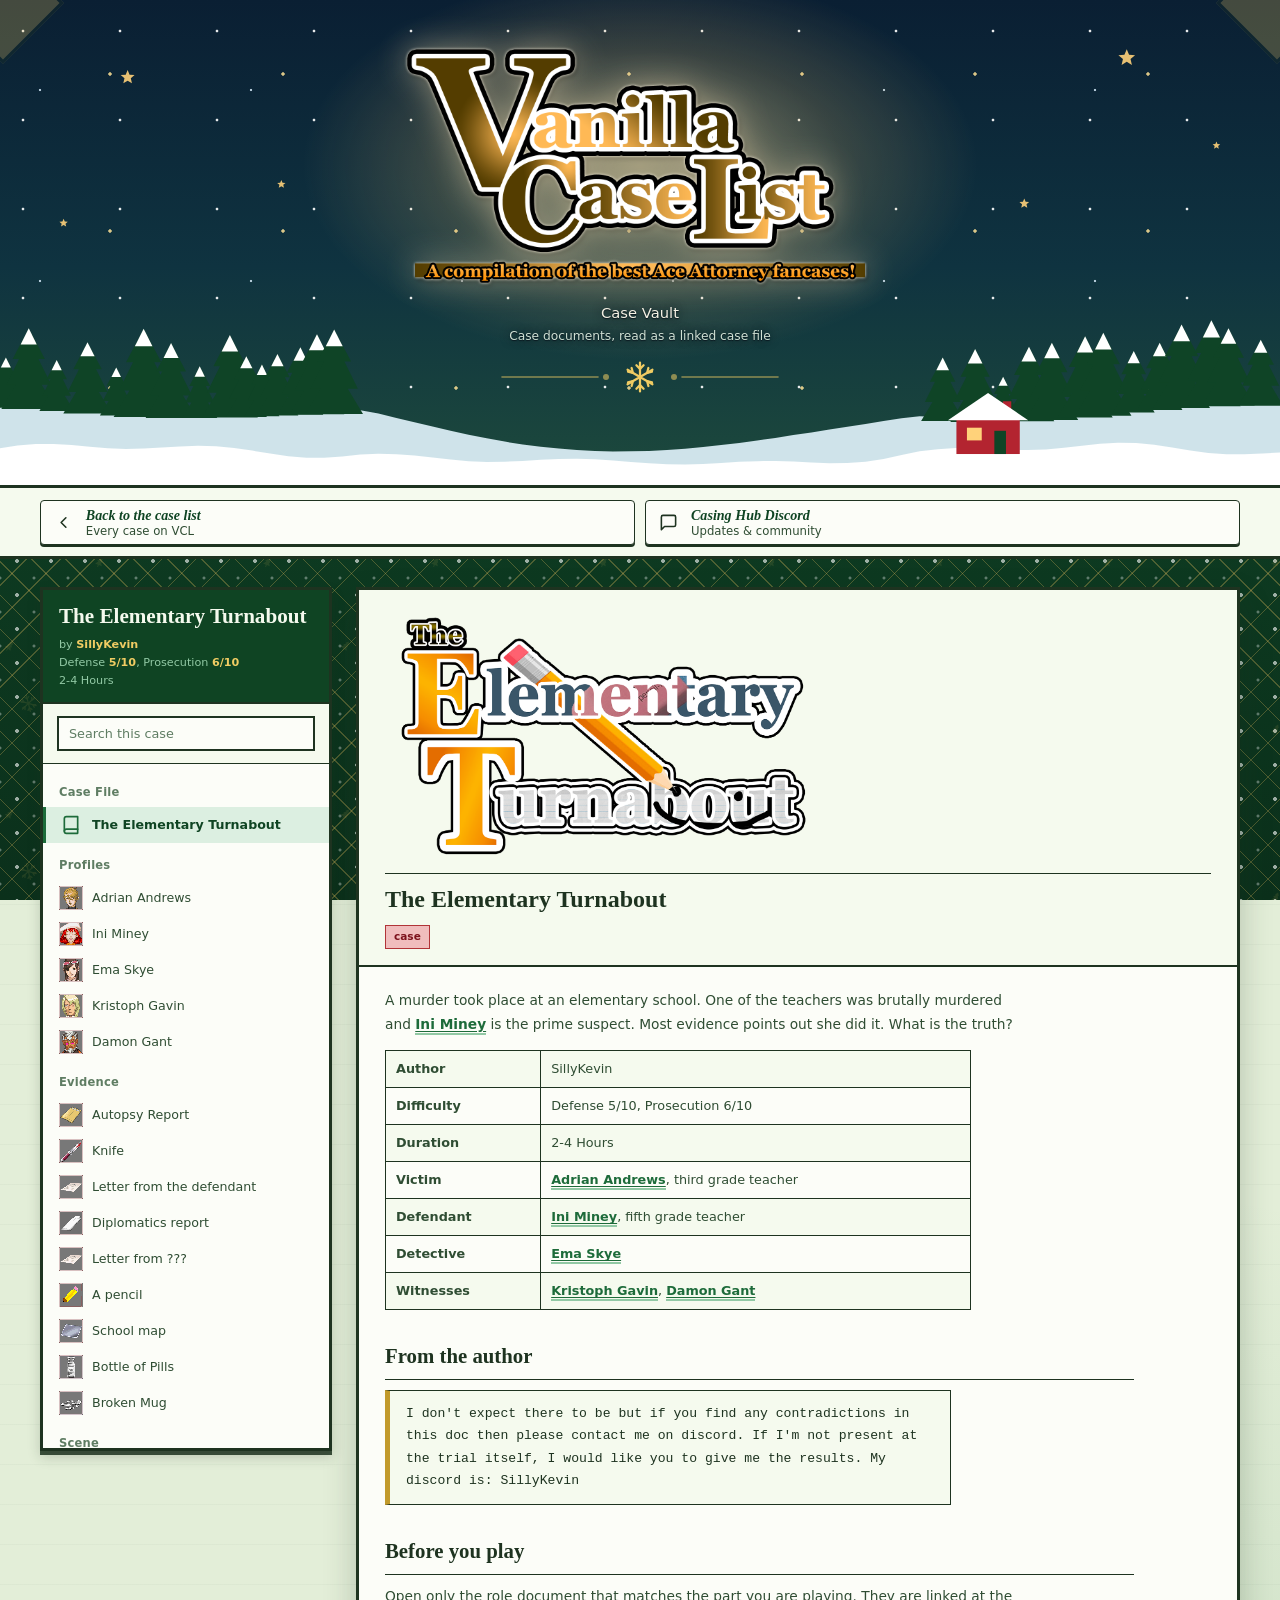
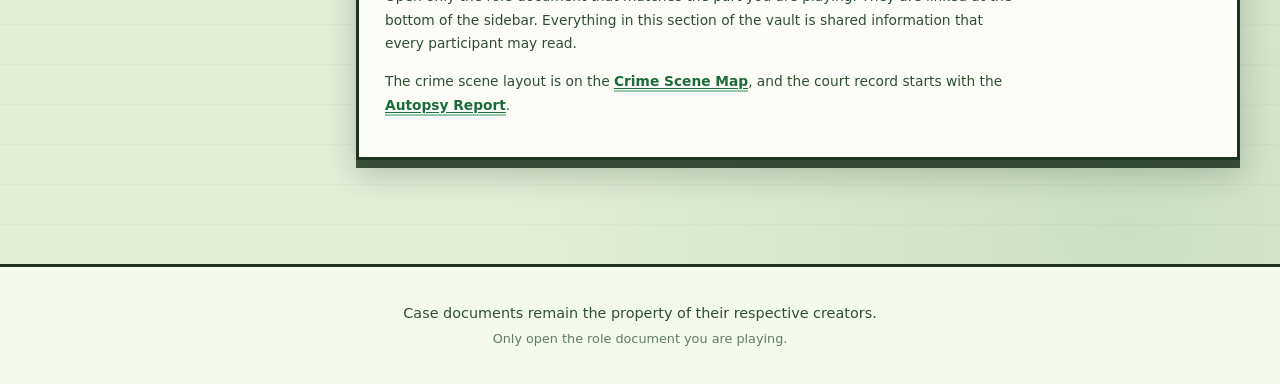
==== commit 342849b6: "Show the gold logo everywhere the automatic theme is on The regular logo was still showing on the au" ====
--- a/vault/index.html
+++ b/vault/index.html
@@ -35,7 +35,8 @@
   <header class="site-header">
     <div class="header-inner">
       <h1 class="site-title">
-        <a href="../index.html"><img class="site-logo" src="../images/vcl-logo.png"
+        <a href="../index.html"><img class="site-logo" src="../images/vcl-logo-gold.png"
+            data-logo-auto="../images/vcl-logo-gold.png" data-logo-preview="../images/vcl-logo.png"
             alt="Vanilla Case List — A compilation of the best Vanilla cases!" /></a>
       </h1>
       <p class="site-credits">
--- a/styles.css
+++ b/styles.css
@@ -586,7 +586,7 @@
 .resources-nav {
   background-color: var(--cream-light);
   border-bottom: var(--border-thick);
-  padding: 0.85rem 1rem;
+  padding: 0.7rem 1rem;
 }
 
 .resources-inner {
@@ -604,7 +604,7 @@
   background-color: var(--paper);
   border: var(--border-thin);
   border-radius: 4px;
-  padding: 0.55rem 0.75rem;
+  padding: 0.4rem 0.65rem;
   text-decoration: none;
   color: inherit;
   cursor: pointer;
@@ -626,15 +626,17 @@
 }
 
 .resource-icon {
-  font-size: 1.4rem;
+  font-size: 1.2rem;
   line-height: 1;
   flex-shrink: 0;
-  width: 28px;
+  width: 24px;
   text-align: center;
 }
 
 .resource-icon svg {
   display: block;
+  width: 19px;
+  height: 19px;
   margin: 0 auto;
 }
 
@@ -647,12 +649,12 @@
 .resource-text strong {
   font-family: var(--font-display);
   font-style: italic;
-  font-size: 0.95rem;
+  font-size: 0.88rem;
   color: var(--blue-deep);
 }
 
 .resource-text span:not(strong) {
-  font-size: 0.78rem;
+  font-size: 0.73rem;
   color: var(--ink-soft);
 }
 
@@ -667,6 +669,212 @@
 
 .resource-faq-toggle[aria-expanded="true"] .resource-text span:not(strong) {
   color: var(--cream-deep);
+}
+
+/* --- The site's own pages first, then the outbound links -----------------
+   The Case List, the Ultimate Archive and the Resource Library are pages of
+   this site, not links off it, so each page shows the other two as large
+   cards on a row of their own, each in its page's own colours. The outbound
+   links share the row below, in full rows only, so nothing is ever left
+   alone on a line of its own. */
+
+.resources-inner--split {
+  display: flex;
+  flex-direction: column;
+  gap: 0.55rem;
+}
+
+.resource-pages {
+  display: grid;
+  grid-template-columns: repeat(2, minmax(0, 1fr));
+  gap: 0.55rem;
+}
+
+.resource-page {
+  display: grid;
+  grid-template-columns: auto 1fr;
+  align-items: center;
+  gap: 0.8rem;
+  padding: 0.65rem 1rem;
+  border: var(--border-medium);
+  border-radius: 6px;
+  color: inherit;
+  text-decoration: none;
+  box-shadow: 0 3px 0 var(--ink);
+  transition: transform 0.1s, box-shadow 0.1s;
+}
+
+.resource-page:hover {
+  transform: translateY(-2px);
+  box-shadow: 0 5px 0 var(--ink);
+}
+
+.resource-page:active {
+  transform: translateY(1px);
+  box-shadow: 0 2px 0 var(--ink);
+}
+
+.resource-page:focus-visible {
+  outline: 3px solid var(--gold);
+  outline-offset: 3px;
+}
+
+/* The page's icon on a tile in the page's own colours. */
+.resource-page__icon {
+  display: grid;
+  place-items: center;
+  width: 44px;
+  height: 44px;
+  border: var(--border-medium);
+  border-radius: 7px;
+}
+
+.resource-page__icon svg {
+  display: block;
+  width: 22px;
+  height: 22px;
+}
+
+.resource-page__text {
+  display: flex;
+  flex-direction: column;
+  gap: 0.15rem;
+  line-height: 1.25;
+}
+
+.resource-page__title {
+  font-family: var(--font-display);
+  font-style: italic;
+  font-size: 1.15rem;
+}
+
+.resource-page__blurb {
+  font-size: 0.8rem;
+}
+
+.resource-page__cta {
+  margin-top: 0.1rem;
+  font-size: 0.76rem;
+  font-weight: bold;
+  letter-spacing: 0.02em;
+}
+
+.resource-page__cta span {
+  display: inline-block;
+  transition: transform 0.15s;
+}
+
+.resource-page:hover .resource-page__cta span {
+  transform: translateX(3px);
+}
+
+/* Case List: the courtroom cream and navy the list has always worn. */
+.resource-page--list {
+  background: linear-gradient(180deg, var(--cream-light) 0%, var(--cream) 100%);
+}
+
+.resource-page--list .resource-page__icon {
+  color: var(--gold-light);
+  background: var(--blue-deep);
+}
+
+.resource-page--list .resource-page__title,
+.resource-page--list .resource-page__cta {
+  color: var(--blue-deep);
+}
+
+.resource-page--list .resource-page__blurb {
+  color: var(--ink-soft);
+}
+
+/* Archive: the celeste of its own header. */
+.resource-page--archive {
+  background: linear-gradient(180deg, var(--celeste-light) 0%, var(--celeste) 100%);
+}
+
+.resource-page--archive .resource-page__icon {
+  color: var(--celeste-light);
+  background: var(--celeste-text);
+}
+
+.resource-page--archive .resource-page__title,
+.resource-page--archive .resource-page__cta {
+  color: var(--celeste-text);
+}
+
+.resource-page--archive .resource-page__blurb {
+  color: var(--ink-soft);
+}
+
+/* Library: the candlelit brown of its own header, with gold lettering. */
+.resource-page--library {
+  background: linear-gradient(180deg, #2a1c10 0%, #1c130b 100%);
+}
+
+.resource-page--library .resource-page__icon {
+  color: var(--gold-light);
+  background: #3f2c14;
+  border-color: var(--gold);
+}
+
+.resource-page--library .resource-page__title,
+.resource-page--library .resource-page__cta {
+  color: var(--gold-light);
+}
+
+.resource-page--library .resource-page__blurb {
+  color: var(--cream-deep);
+}
+
+.resource-links {
+  display: grid;
+  grid-template-columns: repeat(4, minmax(0, 1fr));
+  gap: 0.55rem;
+}
+
+/* The Archive and Library have two outbound links: a pair at every width. */
+.resource-links--pair {
+  grid-template-columns: repeat(2, minmax(0, 1fr));
+}
+
+@media (max-width: 900px) {
+  .resource-links {
+    grid-template-columns: repeat(2, minmax(0, 1fr));
+  }
+}
+
+/* Not even the pair fits on the narrowest phones without crushing. */
+@media (max-width: 340px) {
+  .resource-links--pair {
+    grid-template-columns: 1fr;
+  }
+}
+
+@media (max-width: 760px) {
+  .resource-pages {
+    grid-template-columns: 1fr;
+  }
+}
+
+@media (max-width: 420px) {
+  .resource-page {
+    gap: 0.7rem;
+    padding: 0.6rem 0.8rem;
+  }
+
+  .resource-page__icon {
+    width: 40px;
+    height: 40px;
+  }
+
+  .resource-page__icon svg {
+    width: 20px;
+    height: 20px;
+  }
+
+  .resource-page__title {
+    font-size: 1.05rem;
+  }
 }
 
 /* ==========================================================================
--- a/themes.css
+++ b/themes.css
@@ -389,6 +389,8 @@
 [data-theme="classic"] {
   --scene: none;
   --scene-sky: linear-gradient(180deg, var(--cream-light) 0%, var(--cream) 100%);
+  --scene-band:
+    linear-gradient(180deg, var(--cream-light) 0%, var(--cream) 100%);
   --scene-ink: var(--ink-soft);
   --scene-ink-soft: var(--ink-light);
   --scene-shadow: transparent;
@@ -412,6 +414,8 @@
   --scene-sky:
     radial-gradient(ellipse calc(var(--logo-w) * 0.9) calc(var(--logo-w) * 0.52) at 50% var(--logo-cy), rgba(255, 236, 170, 0.5) 0%, rgba(244, 211, 112, 0.16) 45%, transparent 75%),
     var(--stars),
+    linear-gradient(180deg, #070a24 0%, #141452 58%, #3a2160 100%);
+  --scene-band:
     linear-gradient(180deg, #070a24 0%, #141452 58%, #3a2160 100%);
 
   --scene-ink: #f6f0dc;
@@ -440,6 +444,8 @@
   --scene-sky:
     radial-gradient(ellipse calc(var(--logo-w) * 0.9) calc(var(--logo-w) * 0.52) at 50% var(--logo-cy), rgba(255, 246, 249, 0.9) 0%, rgba(255, 224, 234, 0.4) 45%, transparent 75%),
     linear-gradient(180deg, #f9c4d3 0%, #ee98b0 55%, #d8698c 100%);
+  --scene-band:
+    linear-gradient(180deg, #f9c4d3 0%, #ee98b0 55%, #d8698c 100%);
 
   --scene-ink: #3d0c27;
   --scene-ink-soft: #6c2049;
@@ -466,6 +472,8 @@
 
   --scene-sky:
     radial-gradient(ellipse calc(var(--logo-w) * 0.9) calc(var(--logo-w) * 0.52) at 50% var(--logo-cy), rgba(255, 252, 230, 0.95) 0%, rgba(255, 246, 200, 0.45) 42%, transparent 72%),
+    linear-gradient(180deg, #b8e0f4 0%, #dcf0f4 55%, #fbf2cc 100%);
+  --scene-band:
     linear-gradient(180deg, #b8e0f4 0%, #dcf0f4 55%, #fbf2cc 100%);
 
   --scene-ink: #2f4021;
@@ -499,6 +507,8 @@
     radial-gradient(circle calc(var(--logo-w) * 0.24) at 50% var(--logo-cy), #fff1d2 0 62%, #ffd79a 74%, rgba(255, 190, 110, 0.45) 84%, transparent 100%),
     radial-gradient(ellipse calc(var(--logo-w) * 0.9) calc(var(--logo-w) * 0.52) at 50% var(--logo-cy), rgba(255, 190, 120, 0.42) 0%, rgba(255, 150, 80, 0.12) 50%, transparent 76%),
     linear-gradient(180deg, #120720 0%, #2a1142 60%, #4a1d4f 100%);
+  --scene-band:
+    linear-gradient(180deg, #120720 0%, #2a1142 60%, #4a1d4f 100%);
 
   --scene-ink: #f3e6ff;
   --scene-ink-soft: #d9c4ec;
@@ -531,6 +541,8 @@
   --scene-sky:
     radial-gradient(ellipse calc(var(--logo-w) * 0.9) calc(var(--logo-w) * 0.52) at 50% var(--logo-cy), rgba(255, 226, 160, 0.55) 0%, rgba(255, 200, 110, 0.18) 45%, transparent 75%),
     var(--stars),
+    linear-gradient(180deg, #0a1f33 0%, #0f3340 55%, #1d4a3c 100%);
+  --scene-band:
     linear-gradient(180deg, #0a1f33 0%, #0f3340 55%, #1d4a3c 100%);
 
   --scene-ink: #f4f1e4;
@@ -605,6 +617,143 @@
 [data-theme]:not([data-theme="classic"]) body.page-resources .site-footer .footer-small {
   color: var(--ink-light);
   opacity: 1;
+}
+
+/* --------------------------------------------------------------------------
+   Seasonal Themes strip (Case List navigation)
+   --------------------------------------------------------------------------
+   A slim, full-width link to the gallery under the outbound links, painted
+   with the current season's sky so it reads as a small window onto it. The
+   fallbacks cover a page with no data-theme yet (JavaScript off). */
+
+.resource-season {
+  display: flex;
+  flex-wrap: wrap;
+  align-items: center;
+  gap: 0.25rem 0.7rem;
+  padding: 0.4rem 0.9rem;
+  color: var(--scene-ink, var(--ink));
+  text-decoration: none;
+  text-shadow: 0 1px 1px var(--scene-shadow, transparent), 0 0 8px var(--scene-shadow, transparent);
+  /* The band, not the full sky: the sky's glow and Halloween's moon are
+     anchored to the masthead logo, and on a phone they landed right behind
+     this strip's text (1:1 contrast). The band has no stars either: the star
+     tiles repeat every ~90px, and in a strip this low they lined up into a
+     dotted rule running through the words. */
+  background: var(--scene-band, linear-gradient(180deg, var(--cream-light) 0%, var(--cream) 100%));
+  border: var(--border-medium);
+  border-radius: 6px;
+  box-shadow: 0 3px 0 var(--ink);
+  transition: transform 0.1s, box-shadow 0.1s;
+}
+
+.resource-season:hover {
+  transform: translateY(-2px);
+  box-shadow: 0 5px 0 var(--ink);
+}
+
+.resource-season:active {
+  transform: translateY(1px);
+  box-shadow: 0 2px 0 var(--ink);
+}
+
+.resource-season:focus-visible {
+  outline: 3px solid var(--gold);
+  outline-offset: 3px;
+}
+
+.resource-season__emblem {
+  display: grid;
+  place-items: center;
+  width: 26px;
+  height: 26px;
+  color: var(--scene-accent, var(--gold));
+}
+
+.resource-season__emblem svg {
+  display: block;
+  width: 20px;
+  height: 20px;
+}
+
+.resource-season__title {
+  font-family: var(--font-display);
+  font-style: italic;
+  font-size: 0.95rem;
+}
+
+.resource-season__now {
+  font-size: 0.76rem;
+  /* The sky's full ink, not its softer one: over the lighter skies the
+     softer ink sat right on the 4.5:1 line. */
+  color: inherit;
+}
+
+.resource-season__cta {
+  margin-left: auto;
+  font-size: 0.76rem;
+  font-weight: bold;
+  letter-spacing: 0.02em;
+}
+
+.resource-season__cta [aria-hidden] {
+  display: inline-block;
+  transition: transform 0.15s;
+}
+
+.resource-season:hover .resource-season__cta [aria-hidden] {
+  transform: translateX(3px);
+}
+
+/* On a phone the strip becomes a fixed two-line block rather than a
+   wrapping row: the emblem on the left, the title over the season in the
+   middle, the call to action on the right. A wrapping row broke into four
+   ragged lines at 360px; this holds its shape at any width. */
+@media (max-width: 600px) {
+  .resource-season {
+    display: grid;
+    grid-template-columns: auto minmax(0, 1fr) auto;
+    grid-template-areas:
+      "emblem title cta"
+      "emblem now   cta";
+    column-gap: 0.7rem;
+    row-gap: 0.05rem;
+  }
+
+  .resource-season__emblem {
+    grid-area: emblem;
+  }
+
+  .resource-season__title {
+    grid-area: title;
+  }
+
+  .resource-season__now {
+    grid-area: now;
+  }
+
+  .resource-season__cta {
+    grid-area: cta;
+    margin-left: 0;
+  }
+}
+
+/* Under 430px "See every look" left the title too little room, and it broke
+   onto two lines. The words stay for screen readers; the arrow stays on
+   screen, and the whole strip is the link. */
+@media (max-width: 430px) {
+  .resource-season__cta-text {
+    position: absolute;
+    width: 1px;
+    height: 1px;
+    overflow: hidden;
+    clip: rect(0 0 0 0);
+    white-space: nowrap;
+  }
+
+  .resource-season__cta {
+    font-size: 1.1rem;
+  }
 }
 
 /* --------------------------------------------------------------------------
